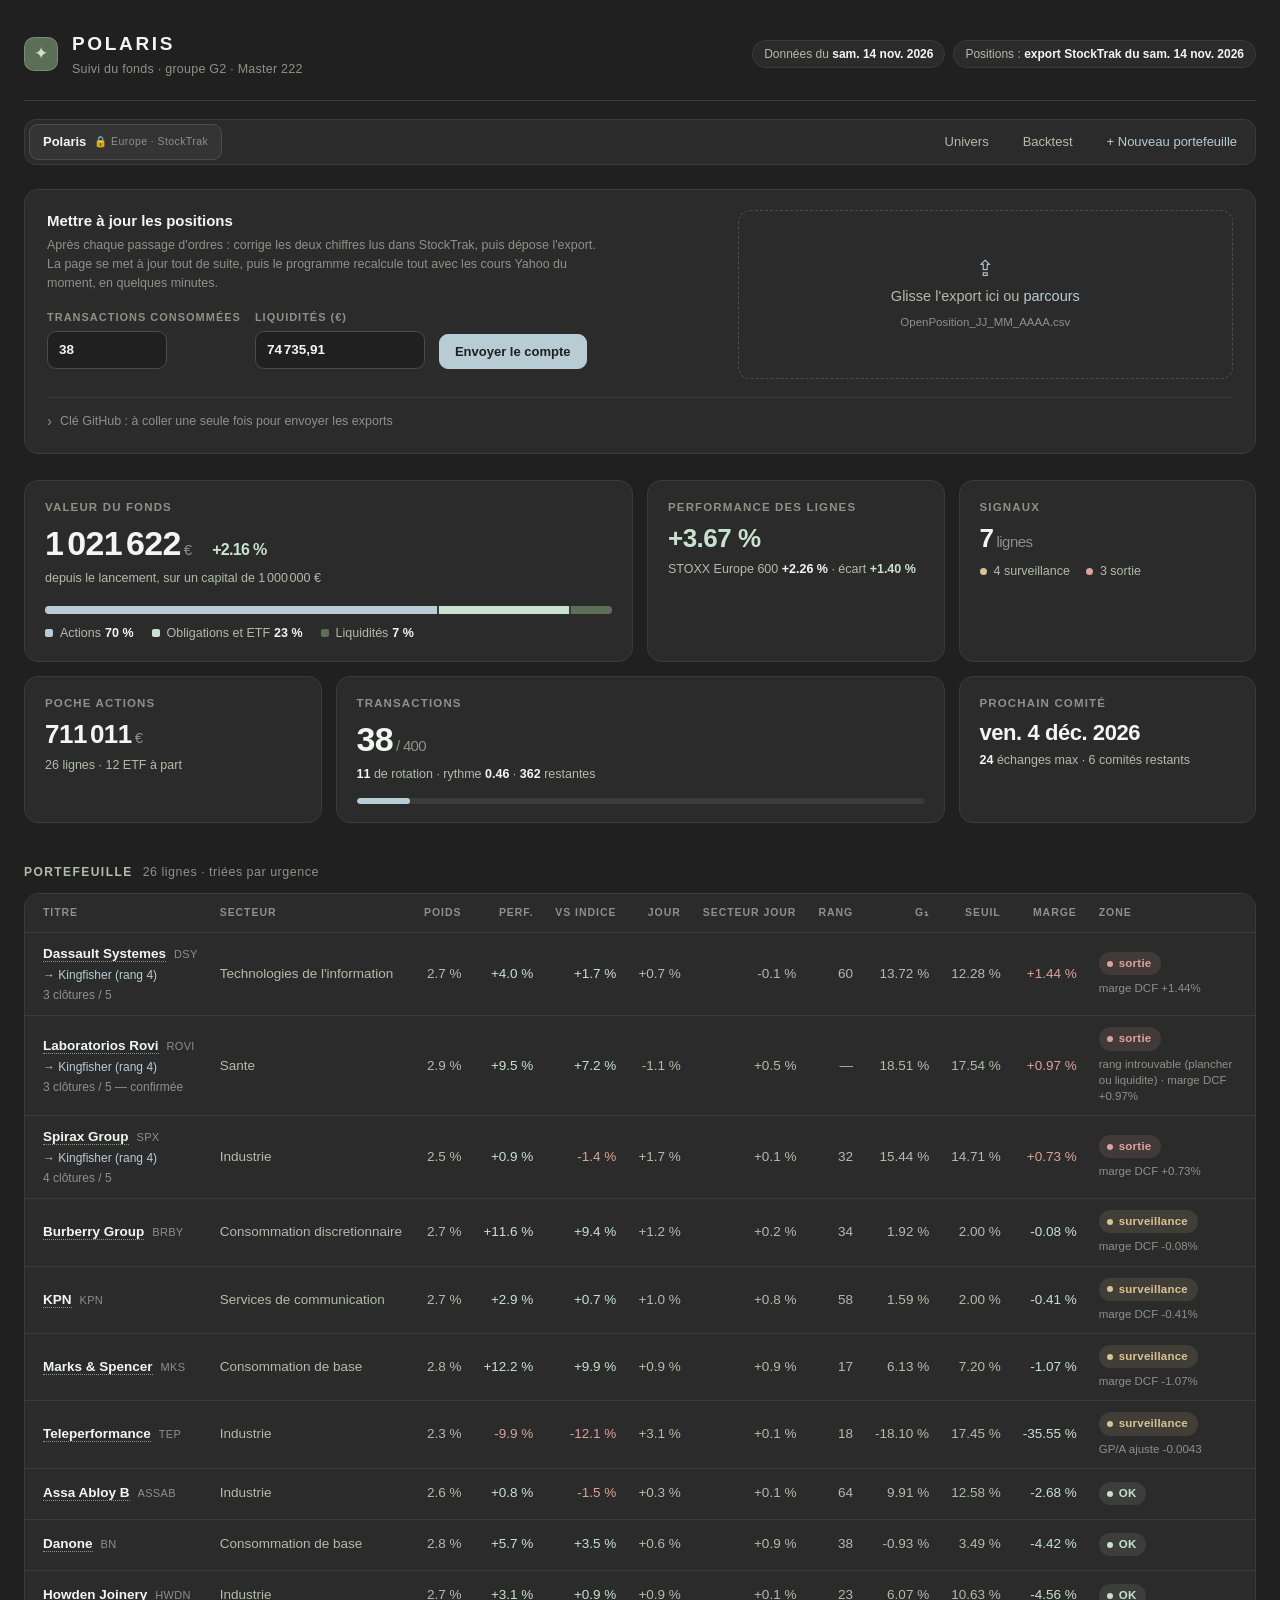
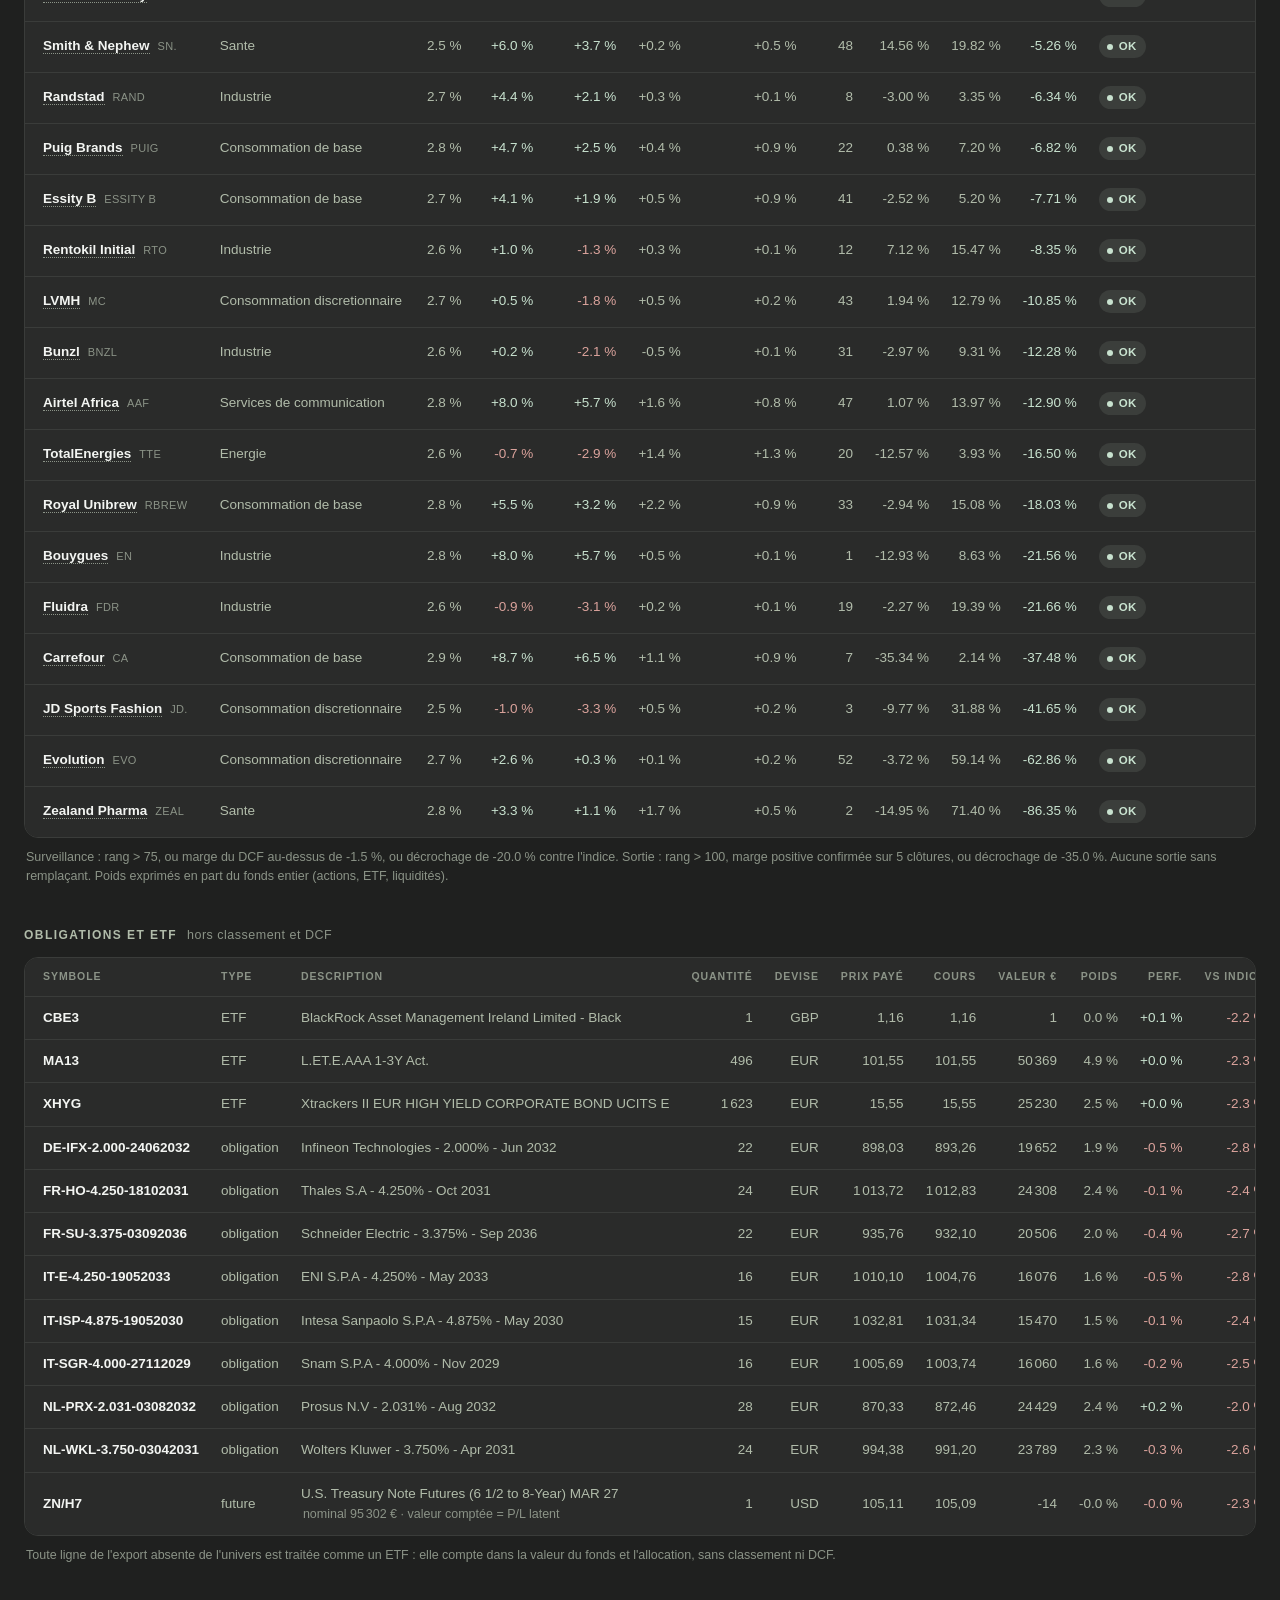
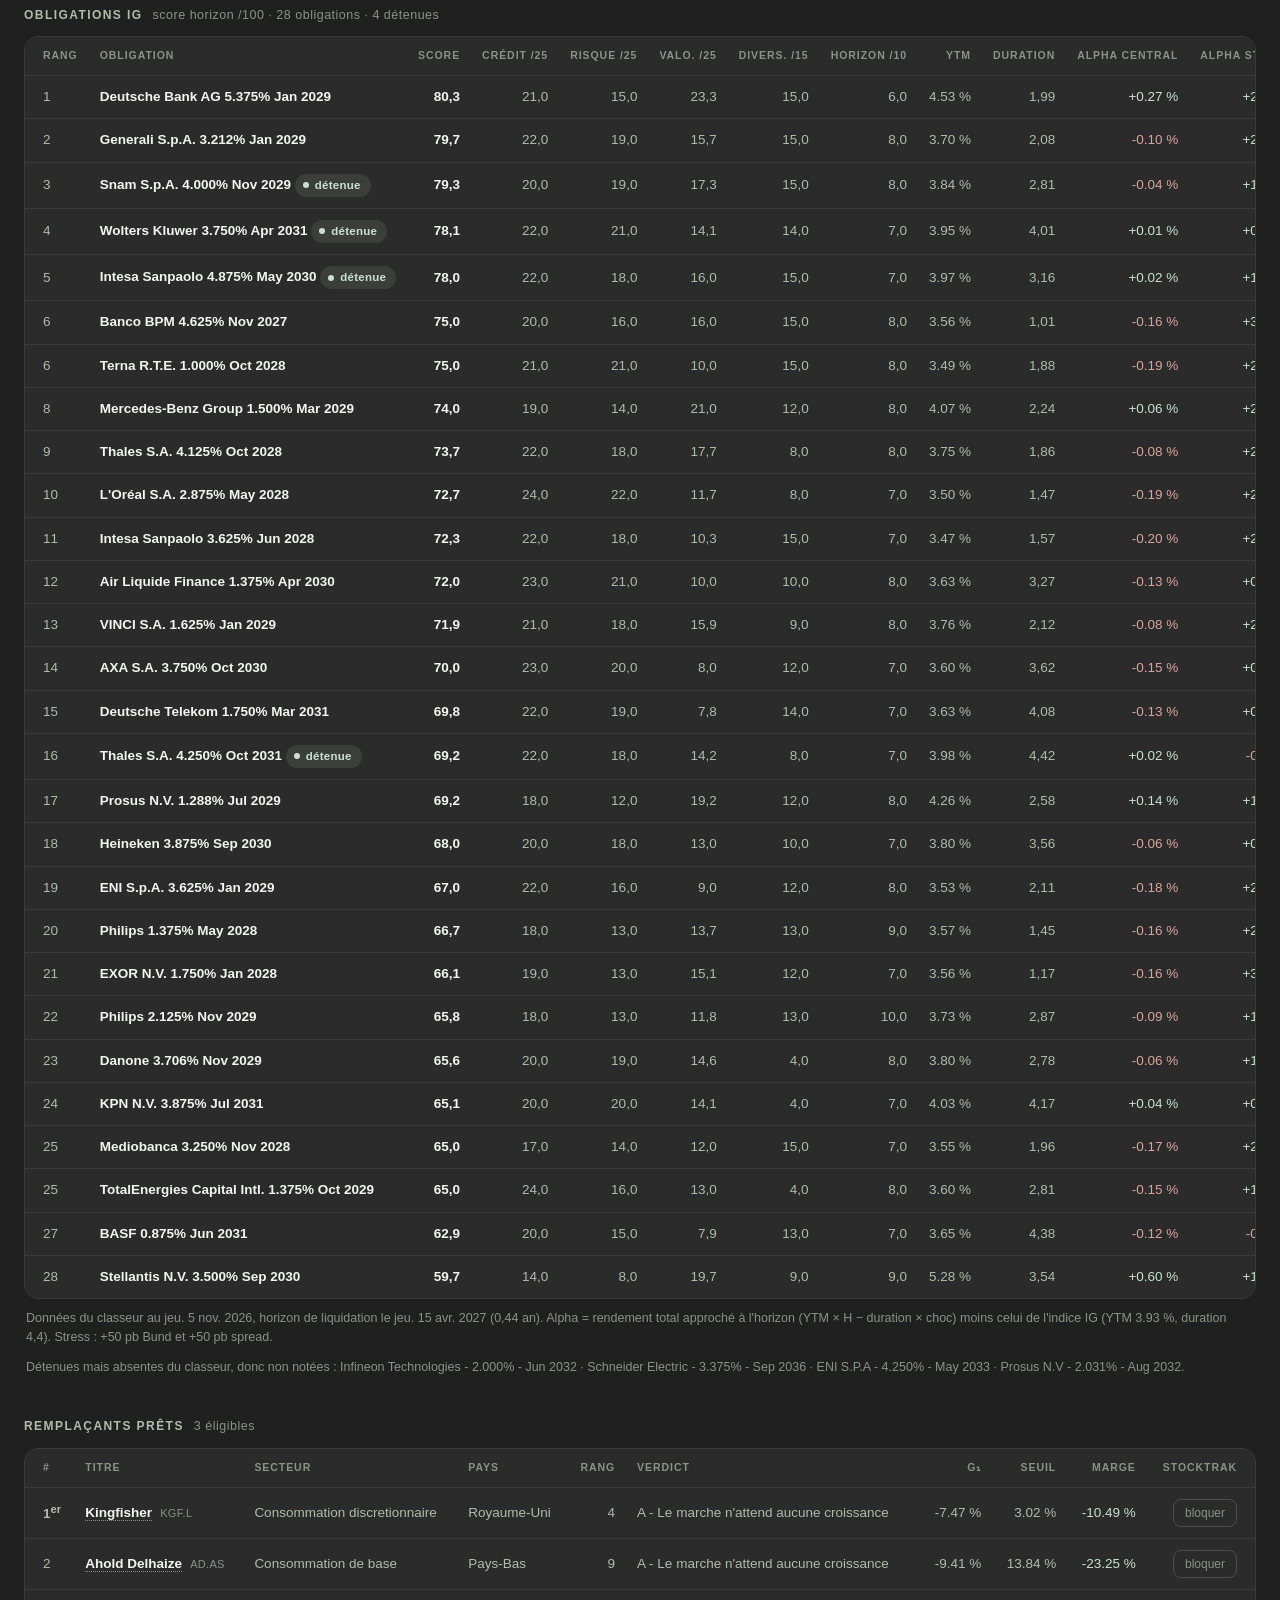
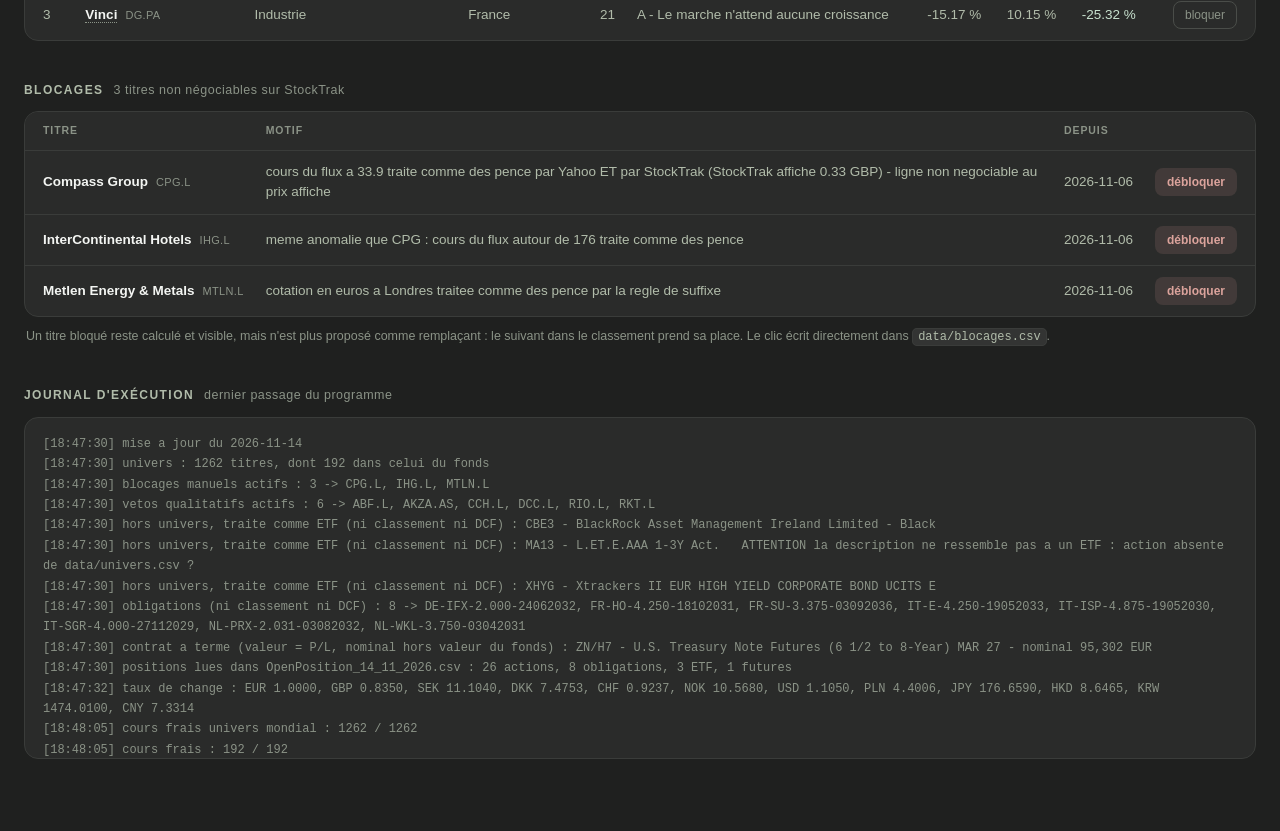
==== docs/index.html @ 29e4cb38 "Workflow : publier tout docs/ et se recaler sur la branche du passage Le passage du 14/11 sur monde " ====
﻿<!doctype html>
<html lang="fr">
<head>
<meta charset="utf-8">
<meta name="viewport" content="width=device-width, initial-scale=1">
<meta name="color-scheme" content="dark">
<title>Polaris — Suivi du fonds</title>
<style>
/* Palette Polaris : anthracite #414141, vert fonce #5D6E58, sauge #B1BCAA,
   menthe #C8E2CF, bleu-gris #B8CCD6. Le bleu-gris est l'accent ; la menthe
   dit ce qui va bien. Hors palette, un rose et un sable tres adoucis ne servent
   qu'aux baisses et aux alertes. */
:root{
  --bg:#1f201f; --surf:#2a2b2a; --surf2:#333433; --line:#3a3c3a; --line2:#4a4d49;
  --ink:#f3f5f2; --ink2:#b1bcaa; --ink3:#8b9387;
  --accent:#b8ccd6; --accentbg:rgba(184,204,214,.12);
  --menthe:#c8e2cf; --sauge:#b1bcaa; --vert:#5d6e58;
  --ok:#c8e2cf; --warn:#d8c393; --bad:#dba39c;
  --okbg:rgba(200,226,207,.10); --warnbg:rgba(216,195,147,.12); --badbg:rgba(219,163,156,.13);
  --r:14px;
}
*{box-sizing:border-box}
html{background:var(--bg)}
body{margin:0;color:var(--ink);background:
  radial-gradient(1200px 500px at 15% -10%,rgba(93,110,88,.22),transparent 60%),var(--bg);
  font:14.5px/1.5 Inter,-apple-system,BlinkMacSystemFont,"Segoe UI",Roboto,Helvetica,Arial,sans-serif;
  -webkit-font-smoothing:antialiased;min-height:100vh}
::selection{background:rgba(184,204,214,.3)}
.wrap{max-width:1360px;margin:0 auto;padding:30px 24px 72px}
code{font:12px ui-monospace,SFMono-Regular,Menlo,monospace;background:var(--surf2);
  border:1px solid var(--line);border-radius:5px;padding:1px 5px;color:var(--ink2)}

/* ---------------------------------------------------------------- en-tete */
header{display:flex;flex-wrap:wrap;gap:14px;align-items:center;justify-content:space-between;
  padding-bottom:22px;margin-bottom:26px;border-bottom:1px solid var(--line)}
.marque{display:flex;align-items:center;gap:14px}
.logo{width:34px;height:34px;border-radius:10px;display:grid;place-items:center;
  background:var(--vert);border:1px solid rgba(200,226,207,.25);color:var(--menthe);font-size:17px}
h1{font-size:19px;margin:0;font-weight:650;letter-spacing:.14em}
.sous{color:var(--ink3);font-size:12.5px;letter-spacing:.02em;margin-top:1px}
.maj{display:flex;flex-wrap:wrap;gap:8px}
.pill{font-size:12px;color:var(--ink2);background:var(--surf);border:1px solid var(--line);
  border-radius:999px;padding:4px 11px;white-space:nowrap}
.pill b{color:var(--ink);font-weight:600}

/* ------------------------------------------------------------- sections */
h2{display:flex;align-items:baseline;gap:10px;font-size:12px;font-weight:600;text-transform:uppercase;
  letter-spacing:.12em;color:var(--ink2);margin:40px 0 12px}
h2 .n{color:var(--ink3);font-weight:500;letter-spacing:.04em;text-transform:none;font-size:12.5px}
.note{color:var(--ink3);font-size:12.5px;margin:10px 2px 0;line-height:1.55}

/* ---------------------------------------------------------------- tuiles */
.tiles{display:grid;grid-template-columns:repeat(4,minmax(0,1fr));gap:14px}
.tile{background:var(--surf);border:1px solid var(--line);border-radius:var(--r);padding:18px 20px;
  display:flex;flex-direction:column;min-width:0}
.tile.large{grid-column:span 2}
.tile .k{font-size:11.5px;color:var(--ink3);text-transform:uppercase;letter-spacing:.1em;font-weight:600}
.tile .v{font-size:26px;font-weight:600;margin-top:8px;letter-spacing:-.02em;color:var(--ink);
  font-variant-numeric:tabular-nums;line-height:1.15}
.tile.large .v{font-size:34px}
.tile .v small{font-size:15px;color:var(--ink3);font-weight:500;margin-left:3px}
.tile .s{font-size:12.5px;color:var(--ink2);margin-top:6px}
.tile .s b{color:var(--ink);font-weight:600}
.alloc{display:flex;height:8px;border-radius:999px;overflow:hidden;background:var(--line);margin-top:18px;gap:2px}
.alloc i{display:block;height:100%}
.alloc .a1{background:var(--accent)} .alloc .a2{background:var(--menthe)} .alloc .a3{background:var(--vert)}
.legende{display:flex;flex-wrap:wrap;gap:6px 18px;margin-top:10px;font-size:12.5px;color:var(--ink2)}
.legende span::before{content:"";display:inline-block;width:8px;height:8px;border-radius:2px;margin-right:7px;
  vertical-align:0;background:var(--c)}
.legende b{color:var(--ink);font-weight:600;margin-left:4px;font-variant-numeric:tabular-nums}
.duo{display:flex;gap:22px;margin-top:8px}
.duo .v{margin-top:0}
.bar{height:6px;border-radius:999px;background:var(--line);overflow:hidden;margin-top:auto}
.tile .bar{margin-top:14px}
.bar>i{display:block;height:100%;background:var(--accent);border-radius:999px}
.bar.orange>i{background:var(--warn)} .bar.rouge>i{background:var(--bad)}
.points{display:flex;gap:16px;margin-top:8px;font-size:12.5px;color:var(--ink2)}
.points span{display:flex;align-items:center;gap:7px}
.points i{width:7px;height:7px;border-radius:50%;display:inline-block}

/* ---------------------------------------------------------------- tables */
.card{background:var(--surf);border:1px solid var(--line);border-radius:var(--r);overflow:auto}
table{width:100%;border-collapse:collapse;font-size:13.5px}
th,td{padding:11px 14px;text-align:right;white-space:nowrap;
  border-bottom:1px solid var(--line);font-variant-numeric:tabular-nums}
th{font-size:10.5px;text-transform:uppercase;letter-spacing:.09em;color:var(--ink3);
  font-weight:600;position:sticky;top:0;background:var(--surf);z-index:1}
td{color:var(--ink2)}
th:first-child,td:first-child,th.l,td.l{text-align:left}
tbody tr:last-child td{border-bottom:none}
tbody tr{transition:background .12s}
tbody tr:hover{background:var(--surf2)}
tr.bloque td{opacity:.4}
tr.bloque .soc{text-decoration:line-through}
.pos{color:var(--ok)!important} .neg{color:var(--bad)!important}
.soc{font-weight:600;color:var(--ink)}
.tick{color:var(--ink3);font-size:11px;margin-left:8px;letter-spacing:.03em}
.rempl{font-size:12px;color:var(--ink3);margin-top:2px}
.rempl.vers{color:var(--accent)}
td.zc{white-space:normal;min-width:160px;max-width:220px;text-align:left}
th.zc{text-align:left}
.card th,.card td{padding:11px 11px}
.card th:first-child,.card td:first-child{padding-left:18px}
.card th:last-child,.card td:last-child{padding-right:18px}
td.zc .rempl{margin-top:5px;line-height:1.4;font-size:11.5px}
.badge{display:inline-flex;align-items:center;gap:6px;padding:3px 10px 3px 8px;border-radius:999px;
  font-size:11.5px;font-weight:600;letter-spacing:.02em}
.badge::before{content:"";width:6px;height:6px;border-radius:50%;background:currentColor}
.b-ok{background:var(--okbg);color:var(--ok)}
.b-surv{background:var(--warnbg);color:var(--warn)}
.b-sortie{background:var(--badbg);color:var(--bad)}
.b-na{background:var(--surf2);color:var(--ink3)}
.jrn{font:12px/1.7 ui-monospace,SFMono-Regular,Menlo,monospace;color:var(--ink3);
  white-space:pre-wrap;padding:16px 18px;max-height:340px;overflow:auto}
.err{padding:20px;color:var(--bad)}

/* --------------------------------------------------------------- boutons */
button{font:inherit;cursor:pointer}
button.bl{font-size:12px;padding:4px 11px;border-radius:8px;
  border:1px solid var(--line2);background:transparent;color:var(--ink3)}
button.bl:hover{border-color:var(--bad);color:var(--bad)}
button.bl.on{background:var(--badbg);border-color:transparent;color:var(--bad);font-weight:600}
.btn{font-size:13px;padding:7px 15px;border-radius:9px;border:1px solid var(--line2);
  background:var(--surf2);color:var(--ink)}
.btn:hover{border-color:var(--ink3)}
.btn.prim,.cp{background:var(--accent);border-color:var(--accent);color:#1f201f;font-weight:600}
.btn.prim:hover,.cp:hover{filter:brightness(1.08)}
.cp{font-size:13px;padding:7px 15px;border-radius:9px;margin-top:12px;border:1px solid var(--accent)}
input[type=text],input[type=password]{font:inherit;font-size:13.5px;padding:8px 11px;
  border:1px solid var(--line2);border-radius:9px;background:var(--bg);color:var(--ink);outline:none;
  font-variant-numeric:tabular-nums}
input:focus,textarea:focus{border-color:var(--accent);box-shadow:0 0 0 3px var(--accentbg)}
textarea{width:100%;min-height:86px;font:12px/1.6 ui-monospace,SFMono-Regular,Menlo,monospace;
  background:var(--bg);color:var(--ink2);border:1px solid var(--line2);border-radius:9px;padding:11px;
  resize:vertical;outline:none}
.panneau{background:var(--surf);border:1px solid var(--line);border-radius:var(--r);padding:18px 20px}

/* ------------------------------------------------------- zone de depot */
.depot{display:grid;grid-template-columns:minmax(0,1.35fr) minmax(260px,1fr);gap:22px;
  background:var(--surf);border:1px solid var(--line);border-radius:var(--r);padding:20px 22px;margin-bottom:26px}
.depot .t{font-weight:600;font-size:15px;color:var(--ink)}
.depot .d{color:var(--ink3);font-size:12.5px;margin-top:4px;max-width:560px}
.depot .champs{display:flex;flex-wrap:wrap;gap:14px;margin-top:16px}
.depot label{display:flex;flex-direction:column;gap:6px;font-size:11px;color:var(--ink3);
  text-transform:uppercase;letter-spacing:.09em;font-weight:600}
.cible{border:1.5px dashed var(--line2);border-radius:12px;display:flex;flex-direction:column;
  align-items:center;justify-content:center;text-align:center;gap:6px;padding:18px;cursor:pointer;
  color:var(--ink2);transition:border-color .15s,background .15s;min-height:132px}
.cible:hover{border-color:var(--ink3)}
.depot.survol .cible{border-color:var(--accent);background:var(--accentbg);color:var(--ink)}
.cible .ico{font-size:22px;color:var(--accent);line-height:1}
.cible .lien{color:var(--accent)}
.cible small{color:var(--ink3);font-size:11.5px}
.depot .etat{grid-column:1/-1;font-size:13px;color:var(--ink2);margin-top:-6px}
.depot .etat:empty{display:none}
.depot .etat.ok{color:var(--ok)} .depot .etat.ko{color:var(--bad)}
.depot details{grid-column:1/-1;font-size:12.5px;color:var(--ink3);border-top:1px solid var(--line);
  padding-top:12px;margin-top:-4px}
.depot summary{cursor:pointer;list-style:none;display:flex;align-items:center;gap:8px}
.depot summary::-webkit-details-marker{display:none}
.depot summary::before{content:"›";font-size:15px;transition:transform .15s;color:var(--ink3)}
.depot details[open] summary::before{transform:rotate(90deg)}
.depot .ligne{display:flex;flex-wrap:wrap;gap:10px;align-items:center;margin-top:12px}
.depot .ligne input{width:280px;max-width:100%}
.depot .aide{font-size:12.5px;color:var(--ink2);margin-top:10px;line-height:1.6}
.depot .aide b{color:var(--ink)}
.depot .aide .lien{color:var(--accent);margin-left:4px}
.toast{position:fixed;right:20px;bottom:20px;max-width:380px;background:var(--surf2);color:var(--ink);
  border:1px solid var(--line2);border-radius:12px;padding:12px 16px;font-size:13px;z-index:10;
  box-shadow:0 8px 30px rgba(0,0,0,.35);transition:opacity .3s;opacity:0;pointer-events:none}
.toast.ok{border-color:rgba(200,226,207,.4)} .toast.ko{border-color:rgba(219,163,156,.5);color:var(--bad)}
.apercu{border:1px solid rgba(216,195,147,.3);background:var(--warnbg);color:#e6d9b8;border-radius:12px;
  padding:12px 16px;font-size:13px;margin-bottom:16px;line-height:1.55}
.apercu strong{color:var(--warn)}

@media(max-width:1000px){.tiles{grid-template-columns:repeat(2,minmax(0,1fr))}.depot{grid-template-columns:1fr}}
@media(max-width:560px){.wrap{padding:20px 14px 56px}.tiles{grid-template-columns:1fr}.tile.large{grid-column:auto}
  .tile.large .v{font-size:28px}}
</style>
<link rel="stylesheet" href="extension.css?v=3">
</head>
<body>
<div class="wrap">
  <header>
    <div class="marque">
      <div class="logo">✦</div>
      <div><h1>POLARIS</h1><div class="sous">Suivi du fonds · groupe G2 · Master 222</div></div>
    </div>
    <div class="maj" id="maj"></div>
  </header>
  <div class="depot" id="depot">
    <div>
      <div class="t">Mettre à jour les positions</div>
      <div class="d">Après chaque passage d'ordres : corrige les deux chiffres lus dans StockTrak, puis dépose
        l'export. La page se met à jour tout de suite, puis le programme recalcule tout avec les cours
        Yahoo du moment, en quelques minutes.</div>
      <div class="champs">
        <label>Transactions consommées <input type="text" id="cTrans" inputmode="numeric" style="width:120px"></label>
        <label>Liquidités (€) <input type="text" id="cLiq" inputmode="decimal" style="width:170px" placeholder="152 340,50"></label>
        <button class="btn prim" id="envoyer" style="align-self:flex-end">Envoyer le compte</button>
      </div>
      <div class="aide" id="aideCompte"></div>
    </div>
    <div class="cible" id="choisir" role="button" tabindex="0">
      <div class="ico">⇪</div>
      <div>Glisse l'export ici ou <span class="lien">parcours</span></div>
      <small>OpenPosition_JJ_MM_AAAA.csv</small>
    </div>
    <input type="file" id="fichier" accept=".csv,text/csv" hidden>
    <div class="etat" id="etatDepot"></div>
    <details id="cle">
      <summary id="cleResume">Clé GitHub</summary>
      <div class="ligne">
        <input type="password" id="cleInput" placeholder="github_pat_…" autocomplete="off">
        <button class="btn prim" id="cleOk">Enregistrer</button>
        <button class="btn" id="cleOubli">Oublier la clé</button>
      </div>
      <div class="ligne">Dépôt <input type="text" id="depotInput" placeholder="compte/depot"></div>
      <p style="margin:10px 0 0;line-height:1.6">Créer la clé : github.com → Settings → Developer settings →
        Personal access tokens → <strong>Fine-grained tokens</strong> → Generate new token,
        accès au <strong>seul dépôt de la plateforme</strong>, permission
        <strong>Contents : Read and write</strong> et rien d'autre, expiration au 31 mars 2027.
        Elle reste dans ce navigateur et n'est jamais écrite dans la page.</p>
    </details>
  </div>
  <div id="app"><p class="note">Chargement…</p></div>
</div>

<script>
const E=(s,n=1)=>(s==null||isNaN(s))?"—":(s*100).toFixed(n)+" %";
const S=(s,n=1)=>(s==null||isNaN(s))?"—":(s>=0?"+":"")+(s*100).toFixed(n)+" %";
const N=(v,n=0)=>(v==null||isNaN(v))?"—":v.toLocaleString("fr-FR",{minimumFractionDigits:n,maximumFractionDigits:n});
const cls=v=>v==null||isNaN(v)?"":(v>=0?"pos":"neg");
const ZB={ok:["b-ok","OK"],surveillance:["b-surv","surveillance"],sortie:["b-sortie","sortie"]};
const badge=z=>{const[c,t]=ZB[z]||["b-na","en attente"];return `<span class="badge ${c}">${t}</span>`};
const jour=iso=>{if(!iso)return"";const d=new Date(iso+"T12:00:00");
  return isNaN(d)?iso:d.toLocaleDateString("fr-FR",{weekday:"short",day:"numeric",month:"short",year:"numeric"})};
const VIDE='<tr><td colspan="10" class="l">Aucun candidat &eacute;ligible '
  +'aujourd&rsquo;hui. On attend qu&rsquo;un titre s&rsquo;am&eacute;liore ou entre '
  +'dans la zone de s&eacute;lection.</td></tr>';
const esc=s=>String(s??"").replace(/[&<>"]/g,c=>({"&":"&amp;","<":"&lt;",">":"&gt;",'"':"&quot;"}[c]));

/* Blocages manuels.
   StockTrak n'a pas d'API : c'est au gerant de constater qu'un titre n'est pas
   achetable (volume insuffisant, symbole absent, cours aberrant). Un clic sur
   "bloquer" ecrit directement dans data/blocages.csv (cle GitHub), ce qui
   relance le programme : le remplacant suivant prend la place. En attendant
   son passage, la page garde le changement en memoire pour l'afficher. */
const KEY="polaris_blocages_v2";
const lire=()=>{try{return JSON.parse(localStorage.getItem(KEY)||"{}")}catch(e){return{}}};
const ecrire=o=>{try{localStorage.setItem(KEY,JSON.stringify(o))}catch(e){}};
let DATA=null;

const csvChamp=v=>/[",\n]/.test(v)?'"'+String(v).replace(/"/g,'""')+'"':String(v);
function toast(msg,c=""){
  let t=document.getElementById("toast");
  if(!t){t=document.createElement("div");t.id="toast";document.body.appendChild(t)}
  t.className="toast "+c; t.textContent=msg; t.style.opacity=1;
  clearTimeout(toast.h); toast.h=setTimeout(()=>t.style.opacity=0,c==="ko"?9000:5000);
}
/* Ecrit data/blocages.csv : ajoute ou retire la ligne du titre, un commit. */
async function ecrireBlocage(t,bloquer,motif){
  for(let essai=0;;essai++){
    try{
      const br=(await gh("")).default_branch;
      let texte="Ticker,date,motif\n",sha;
      try{ const f=await gh(`/contents/data/blocages.csv?ref=${br}`); texte=b64utf8(f.content); sha=f.sha; }
      catch(e){ if(e.status!==404) throw e; }
      const lignes=texte.replace(/\r/g,"").split("\n").filter(l=>l.trim()!=="");
      const tete=lignes.shift()||"Ticker,date,motif";
      const reste=lignes.filter(l=>l.split(",")[0].trim()!==t);
      if(bloquer) reste.push([t,new Date().toISOString().slice(0,10),motif].map(csvChamp).join(","));
      const corps={message:(bloquer?"blocage ":"deblocage ")+t+(bloquer?" : "+motif:""),
        content:utf8b64([tete,...reste].join("\n")+"\n"),branch:br};
      if(sha) corps.sha=sha;
      await gh("/contents/data/blocages.csv",{method:"PUT",body:JSON.stringify(corps)});
      return;
    }catch(e){ if(!(e.status===409||e.status===422)||essai>=2) throw e; }
  }
}
async function basculer(t,societe){
  if(!SERVEUR) return;
  if(!cle()||!depot()){
    document.getElementById("cle").open=true;
    toast("Pour bloquer un titre, colle d'abord ta clé GitHub (en haut de la page).","ko");
    window.scrollTo({top:0,behavior:"smooth"}); return;
  }
  const bloquer=!estBloqueGlobal(t);
  let motif="";
  if(bloquer){
    motif=prompt(`Pourquoi ${societe} n'est-il pas négociable sur StockTrak ?`,"non negociable sur StockTrak");
    if(motif===null) return;
    motif=motif.trim()||"non negociable sur StockTrak";
  }
  toast((bloquer?"Blocage":"Déblocage")+" de "+societe+"…");
  try{
    await ecrireBlocage(t,bloquer,motif);
    const b=lire(); b[t]={etat:bloquer?"bloque":"debloque",societe,motif,date:new Date().toISOString().slice(0,10)};
    ecrire(b); render(DATA); guetterBlocages();
    toast(`${societe} ${bloquer?"bloqué":"débloqué"}. Le programme recalcule les remplaçants (quelques minutes).`,"ok");
  }catch(e){ toast("Impossible d'enregistrer : "+e.message,"ko"); }
}
window.basculer=basculer;
// Etat d'un titre : le changement en attente l'emporte sur les donnees publiees.
function estBloqueGlobal(t,d=DATA){
  const o=lire()[t]; if(o) return o.etat==="bloque";
  return (d?.blocages||[]).some(x=>x.Ticker===t);
}
// La page guette le passage du programme, puis affiche ses remplacants.
let guetBl=null;
function guetterBlocages(){
  clearInterval(guetBl); const debut=Date.now();
  guetBl=setInterval(async()=>{
    if(!Object.keys(lire()).length||Date.now()-debut>20*60e3){clearInterval(guetBl);return}
    try{
      const d=await (await fetch("data.json?"+Date.now(),{cache:"no-store"})).json();
      purgerBlocages(d);
      if(!Object.keys(lire()).length){
        clearInterval(guetBl);
        if(!memoire()){ SERVEUR=d; DATA=d; render(d); }
        toast("Remplaçants recalculés par le programme.","ok");
      }
    }catch(e){}
  },30e3);
}
// Un changement que le programme a publie n'a plus besoin d'etre garde.
function purgerBlocages(d){
  const b=lire(), serveur=new Set((d.blocages||[]).map(x=>x.Ticker));
  for(const t of Object.keys(b)) if((b[t].etat==="bloque")===serveur.has(t)) delete b[t];
  ecrire(b);
}

/* ------------------------------------------------ export StockTrak ------
   Le fichier depose est lu ici, avec les memes regles que polaris/positions.py :
   nombres a la francaise, symboles normalises des deux cotes, toute ligne hors
   univers traitee comme un ETF (ni classement ni DCF). Les cours sont ceux de
   l'export ; rang, DCF et zones restent ceux du dernier passage du programme. */
let SERVEUR=null;          // data.json tel que publie, jamais modifie
let DEPOSE=null;           // dernier fichier depose : {nom, octets}

const nombreFr=v=>{
  if(v==null) return NaN;
  let s=String(v).trim().replace(/[    %€﻿]/g,"")
    .replace(/[−–]/g,"-");
  if(/^\(.*\)$/.test(s)) s="-"+s.slice(1,-1);
  if(!s||s==="-"||s==="--") return NaN;
  if(s.includes(",")) s=s.replace(/\./g,"").replace(",",".");
  const n=Number(s); return isFinite(n)?n:NaN;
};
const normSym=s=>String(s??"").trim().toUpperCase()
  .replace(/:[A-Z]{1,3}$/,"").replace(/[\s. ]/g,"");

function decoder(octets){
  try{return new TextDecoder("utf-8",{fatal:true}).decode(octets).replace(/^﻿/,"")}
  catch(e){return new TextDecoder("windows-1252").decode(octets)}
}
function lireCsv(texte){
  const l1=(texte.split(/\r?\n/)[0]||"");
  const sep=[";","\t",","].reduce((a,c)=>l1.split(c).length>l1.split(a).length?c:a,";");
  const lignes=[]; let ligne=[],champ="",q=false;
  for(let i=0;i<texte.length;i++){
    const c=texte[i];
    if(q){ if(c==='"'){ if(texte[i+1]==='"'){champ+='"';i++} else q=false } else champ+=c; }
    else if(c==='"') q=true;
    else if(c===sep){ligne.push(champ);champ=""}
    else if(c==="\n"||c==="\r"){ if(c==="\r"&&texte[i+1]==="\n") i++;
      ligne.push(champ);champ=""; if(ligne.some(x=>x.trim()!=="")) lignes.push(ligne); ligne=[]; }
    else champ+=c;
  }
  ligne.push(champ); if(ligne.some(x=>x.trim()!=="")) lignes.push(ligne);
  const tete=(lignes.shift()||[]).map(x=>x.trim());
  return lignes.map(l=>Object.fromEntries(tete.map((h,i)=>[h,(l[i]??"").trim()])));
}

const OBLIG=/^[A-Z]{2}-[A-Z0-9.]+-\d+(?:\.\d+)?-\d{8}$/;
const FUTURE=/^[A-Z0-9]{1,6}\/[FGHJKMNQUVXZ]\d{1,2}$/;
const capital=()=>SERVEUR?.fonds?.capital_eur||1e6;

/* Applique un export (texte, facultatif) et/ou les chiffres du compte aux
   donnees publiees. Sans export, seules liquidites et transactions changent. */
function apercu(nom,texte,compte){
  const D=JSON.parse(JSON.stringify(SERVEUR));
  const taux=D.taux||{EUR:1}, bench=D.benchmark.perf_depuis_lancement||0;
  let actions=D.portefeuille.lignes, etf=D.portefeuille.etf||[], alertes=[], sorties=[], estim=null;
  if(texte!=null){
    const rows=lireCsv(texte);
    const req=["Symbol","Quantity","Currency","LastPrice","PricePaid"];
    const manque=req.filter(c=>!rows.length||!(c in rows[0]));
    if(manque.length) throw new Error("colonnes absentes : "+manque.join(", "));
    const table={}; (D.univers||[]).forEach(u=>table[normSym(u["Symbole StockTrak"])]=u);
    const avant={}; D.portefeuille.lignes.forEach(l=>avant[l.ticker]=l);
    // Quantites detenues avant ce depot, par symbole StockTrak normalise.
    const qAvant={}; D.portefeuille.lignes.concat(D.portefeuille.etf||[])
      .forEach(l=>qAvant[normSym(l.stocktrak||l.ticker)]=l.quantite);
    actions=[]; etf=[];
    let cout=0, coutOk=true, changements=0; const vus=new Set();
    for(const r of rows){
      const q=nombreFr(r.Quantity); if(!isFinite(q)||q===0||!r.Symbol) continue;
      let dev=(r.Currency||"EUR").toUpperCase(),cours=nombreFr(r.LastPrice),paye=nombreFr(r.PricePaid);
      if(dev==="GBX"){dev="GBP";cours/=100;paye/=100}
      if(!(dev in taux)) alertes.push(`pas de taux de change pour ${dev} (${r.Symbol})`);
      // Cout en euros tel que StockTrak le compte : valeur de marche - P/L.
      // Un future n'a pas de cout (seul le depot de garantie sort) et vaut son
      // P/L, pas son nominal : meme regle que polaris/positions.py.
      const mv=nombreFr(r.MarketValue), pl=nombreFr(r.ProfitLoss);
      const fut=FUTURE.test(String(r.Symbol).trim().toUpperCase())||/FUTURE/i.test(r.Description||"");
      if(!fut){ if(isFinite(mv)&&isFinite(pl)) cout+=mv-pl; else coutOk=false; }
      const k=normSym(r.Symbol); vus.add(k);
      if(qAvant[k]==null||Math.abs(qAvant[k]-q)>1e-9) changements++;
      const valeur=fut?(isFinite(pl)?pl:0):q*cours/(taux[dev]??NaN), perf=cours/paye-1;
      const commun={stocktrak:r.Symbol,quantite:q,devise:dev,prix_paye:paye,cours,cours_source:"stocktrak",
        valeur_eur:valeur,perf,perf_relative:perf-bench};
      const u=table[k];
      if(u){
        const base=avant[u.Ticker]||{ticker:u.Ticker,societe:u.Societe,secteur:u.Secteur,
          pays:u.Pays,rang:u.rang,g1:u.g1,seuil:u.seuil,marge:u.marge,verdict:u.verdict,
          zone:null,motifs:["nouvelle ligne : zones calculées au prochain passage du programme"]};
        actions.push({...base,...commun,type:"action"});
      } else etf.push({ticker:r.Symbol,description:r.Description||"",
        type:fut?"future":OBLIG.test(String(r.Symbol).trim().toUpperCase())?"obligation":"etf",
        notionnel_eur:fut?mv:null,...commun});
    }
    if(!actions.length&&!etf.length) throw new Error("aucune position lisible");
    changements+=Object.keys(qAvant).filter(k=>!vus.has(k)).length;
    sorties=Object.keys(avant).filter(t=>!actions.some(l=>l.ticker===t));
    estim={liquidites:coutOk?capital()-cout:NaN, transactions_min:(SERVEUR.budget?.faites||0)+changements,
      changements};
    D.source_positions={type:"apercu",fichier:nom};
  }
  const somme=a=>a.reduce((s,l)=>s+(isFinite(l.valeur_eur)?l.valeur_eur:0),0);
  const liq=compte&&isFinite(compte.liquidites)?compte.liquidites:D.fonds?.liquidites_eur;
  const tA=somme(actions),tE=somme(etf);
  const tF=tA+tE+(liq!=null&&isFinite(liq)?liq:0);
  actions.forEach(l=>{l.poids=l.valeur_eur/tF;l.poids_poche=l.valeur_eur/tA});
  etf.forEach(l=>l.poids=l.valeur_eur/tF);
  const perfs=actions.map(l=>l.perf).filter(isFinite);
  D.portefeuille={...D.portefeuille,lignes:actions,etf,valeur_eur:tA,nb_lignes:actions.length,
    perf_moyenne:perfs.reduce((a,b)=>a+b,0)/(perfs.length||1)};
  D.fonds={...(D.fonds||{}),valeur_eur:tF,actions_eur:tA,etf_eur:tE,liquidites_eur:liq??null,
    perf:tF/capital()-1};
  if(compte&&isFinite(compte.transactions)&&D.budget){
    const b=D.budget, f=compte.transactions, rot=Math.max(f-b.initiales,0);
    Object.assign(b,{faites:f,rotation:rot,restantes:400-f,echanges_possibles:Math.floor((400-f)/2),
      rythme:b.attendu_a_ce_jour>0?Math.round(rot/b.attendu_a_ce_jour*100)/100:0});
    b.etat=b.rythme<1?"vert":b.rythme<=1.2?"orange":"rouge";
  }
  D.apercu={fichier:texte!=null?nom:null,alertes,sorties,estim};
  return D;
}

/* ------------------------------------------------- envoi sur GitHub ------
   La cle est collee une fois et gardee dans le localStorage de ce navigateur.
   Elle n'apparait jamais dans le code de la page, qui est publique. */
const KTOK="polaris_cle_github", KDEP="polaris_depot";
const cle=()=>{try{return localStorage.getItem(KTOK)||""}catch(e){return""}};
function depot(){
  try{const d=localStorage.getItem(KDEP); if(d) return d}catch(e){}
  const h=location.hostname;
  if(h.endsWith(".github.io")){
    const proprio=h.split(".")[0], rep=location.pathname.split("/").filter(Boolean)[0];
    return proprio+"/"+(rep||h);
  }
  return "";
}
function nomCanonique(nom){
  const m=/OpenPosition_(\d{1,2})_(\d{1,2})_(\d{4})/i.exec(nom||"");
  const p=n=>String(n).padStart(2,"0");
  if(m) return `OpenPosition_${p(m[1])}_${p(m[2])}_${m[3]}.csv`;
  const j=new Date(); return `OpenPosition_${p(j.getDate())}_${p(j.getMonth()+1)}_${j.getFullYear()}.csv`;
}
function base64(octets){
  let s=""; for(let i=0;i<octets.length;i+=0x8000)
    s+=String.fromCharCode.apply(null,octets.subarray(i,i+0x8000));
  return btoa(s);
}
const utf8b64=s=>base64(new TextEncoder().encode(s));
const b64utf8=s=>new TextDecoder().decode(Uint8Array.from(atob(s.replace(/\s/g,"")),c=>c.charCodeAt(0)));
async function gh(chemin,opts={}){
  const r=await fetch(`https://api.github.com/repos/${depot()}${chemin}`,{...opts,cache:"no-store",
    headers:{Authorization:"Bearer "+cle(),Accept:"application/vnd.github+json",
      "X-GitHub-Api-Version":"2022-11-28"}});
  if(!r.ok){const e=new Error(raison(r.status));e.status=r.status;throw e}
  return r.json();
}
/* Un seul commit : la ligne de compte, et l'export s'il y en a un. Un seul
   passage du programme, et jamais un export sans les chiffres qui vont avec. */
async function commiter(c){
  const br=(await gh("")).default_branch;
  const parent=(await gh(`/git/ref/heads/${br}`)).object.sha;
  const arbre=(await gh(`/git/commits/${parent}`)).tree.sha;
  let compte;
  try{ compte=b64utf8((await gh(`/contents/data/compte.csv?ref=${parent}`)).content); }
  catch(e){ if(e.status!==404) throw e; compte="date,transactions_consommees,liquidites_eur,commentaire\n"; }
  if(!compte.endsWith("\n")) compte+="\n";
  const j=new Date().toISOString().slice(0,10);
  compte+=`${j},${c.transactions},${isFinite(c.liquidites)?c.liquidites:""},`
    +(DEPOSE?`depot ${DEPOSE.nom}`:"mise a jour du compte")+"\n";
  const blob=async b64=>(await gh("/git/blobs",{method:"POST",
    body:JSON.stringify({content:b64,encoding:"base64"})})).sha;
  const fichiers=[{path:"data/compte.csv",mode:"100644",type:"blob",sha:await blob(utf8b64(compte))}];
  if(DEPOSE) fichiers.push({path:"data/"+DEPOSE.nom,mode:"100644",type:"blob",
    sha:await blob(base64(DEPOSE.octets))});
  const tree=(await gh("/git/trees",{method:"POST",body:JSON.stringify({base_tree:arbre,tree:fichiers})})).sha;
  const commit=(await gh("/git/commits",{method:"POST",body:JSON.stringify({
    message:(DEPOSE?`positions StockTrak ${DEPOSE.nom}`:"compte")
      +` · ${c.transactions} transactions · liquidites ${isFinite(c.liquidites)?c.liquidites:"?"}`,
    tree,parents:[parent]})})).sha;
  await gh(`/git/refs/heads/${br}`,{method:"PATCH",body:JSON.stringify({sha:commit})});
}
async function envoyer(){
  if(!SERVEUR) return;
  let c;
  try{ c=lireCompte(); }catch(e){ etat(e.message+".","ko"); return; }
  if(!cle()||!depot()){ etat(`Pour envoyer, colle d'abord ta clé GitHub ci-dessous`
    +(depot()?"":" et indique le dépôt")+".","ko"); document.getElementById("cle").open=true; return; }
  const quoi=DEPOSE?DEPOSE.nom+" et les chiffres du compte":"les chiffres du compte";
  etat("Envoi de "+quoi+" sur GitHub…");
  try{
    // 422 : le programme a publie entre-temps, on repart de son commit.
    for(let essai=0;;essai++){
      try{ await commiter(c); break; }
      catch(e){ if(e.status!==422||essai>=2) throw e; }
    }
    memoriser({nom:DEPOSE?DEPOSE.nom:SERVEUR.source_positions?.fichier,texte:DEPOSE?DEPOSE.texte:null,
      compte:c,envoye_le:new Date().toISOString()});
    DEPOSE=null; majBouton();
    etat(`Envoyé : ${quoi}. Le programme recalcule tout avec les cours Yahoo du moment ;`
      +" la page passera seule sur les données officielles d'ici quelques minutes.","ok");
    surveiller();
  }catch(e){ etat("Envoi impossible : "+e.message,"ko"); }
}

/* L'apercu survit au rechargement tant que le programme n'a pas publie des
   donnees qui portent ce depot ; la page les guette et bascule seule. */
const KAP="polaris_apercu_v2";
const memoriser=o=>{try{o?localStorage.setItem(KAP,JSON.stringify(o)):localStorage.removeItem(KAP)}catch(e){}};
const memoire=()=>{try{return JSON.parse(localStorage.getItem(KAP)||"null")}catch(e){return null}};
// Officiel = data.json porte ce fichier, ces transactions et ces liquidites :
// le programme a bien lu ce depot. Ne depend pas de l'horloge du poste.
const memeLiq=(a,b)=>(a==null||!isFinite(a))?(b==null||!isFinite(b)):(b!=null&&Math.abs(a-b)<0.01);
const officiel=(d,m)=>d.source_positions?.fichier===m.nom
  &&d.budget?.faites===m.compte.transactions&&memeLiq(d.fonds?.liquidites_eur,m.compte.liquidites);
let guet=null;
function surveiller(){
  clearInterval(guet);
  const debut=Date.now();
  guet=setInterval(async()=>{
    const m=memoire(); if(!m){clearInterval(guet);return}
    try{
      const d=await (await fetch("data.json?"+Date.now(),{cache:"no-store"})).json();
      if(officiel(d,m)){
        clearInterval(guet); memoriser(null); SERVEUR=d; DATA=d; DEPOSE=null; render(d); prerempli(d); majBouton();
        etat("Données officielles à jour.","ok");
        return;
      }
    }catch(e){}
    if(Date.now()-debut>20*60e3){
      clearInterval(guet);
      etat("Toujours pas de données officielles après 20 minutes : regarde l'onglet Actions du dépôt"
        +" (le passage a peut-être échoué). L'aperçu reste affiché.","ko");
    }
  },30e3);
}
const raison=s=>s===401?"clé refusée ou expirée (401)"
  :s===403?"la clé n'a pas la permission Contents : Read and write sur ce dépôt (403)"
  :s===404?"dépôt introuvable, ou clé sans accès à ce dépôt (404)"
  :s===409||s===422?`conflit d'écriture (${s}), réessaie`:"erreur GitHub "+s;
function etat(msg,c=""){
  const el=document.getElementById("etatDepot");
  el.className="etat "+c; el.textContent=msg;
}
function lireCompte(){
  const t=nombreFr(document.getElementById("cTrans").value);
  const l=nombreFr(document.getElementById("cLiq").value);
  const avant=SERVEUR?.budget?.faites;
  if(!Number.isInteger(t)||t<0) throw new Error("Indique le nombre de transactions consommées (lu dans StockTrak)");
  if(avant!=null&&t<avant) throw new Error(`${t} transactions, c'est moins que les ${avant} déjà enregistrées`);
  return {transactions:t,liquidites:l};
}
function prerempli(d){
  const m=memoire(), c=m?.compte;
  document.getElementById("cTrans").value=c?.transactions??d?.budget?.faites??"";
  const l=c?c.liquidites:d?.fonds?.liquidites_eur;
  document.getElementById("cLiq").value=l!=null&&isFinite(l)?N(l,2):"";
}
/* Controle des deux chiffres contre l'export : on ne bloque pas, on montre. */
function aide(D){
  const el=document.getElementById("aideCompte"), e=D?.apercu?.estim;
  if(!e){el.innerHTML="";return}
  const t=nombreFr(document.getElementById("cTrans").value), l=nombreFr(document.getElementById("cLiq").value);
  const bouts=[];
  if(e.changements) bouts.push(`${e.changements} ligne${e.changements>1?"s":""} ont changé depuis le dernier export :
    au moins <b>${e.transactions_min}</b> transactions`+(t<e.transactions_min?' <span class="neg">— à corriger</span>':""));
  if(isFinite(e.liquidites)){
    const ecart=isFinite(l)?Math.abs(l-e.liquidites)/Math.max(e.liquidites,1):1;
    bouts.push(`liquidités d'après l'export (capital − coût des positions, si aucune vente) : <b>${N(e.liquidites,2)} €</b>`
      +(ecart>0.01?` <span class="neg">— ta saisie s'en écarte</span> <a href="#" id="prendreLiq" class="lien">utiliser</a>`:""));
  }
  el.innerHTML=bouts.map(b=>`<div>${b}</div>`).join("");
  const a=document.getElementById("prendreLiq");
  if(a) a.onclick=ev=>{ev.preventDefault();document.getElementById("cLiq").value=N(e.liquidites,2);recalculer()};
}
function majBouton(){
  document.getElementById("envoyer").textContent=DEPOSE?"Envoyer l'export et le compte":"Envoyer le compte";
}
/* Toute saisie recalcule la page tout de suite ; rien ne part sans le bouton. */
function recalculer(){
  if(!SERVEUR) return;
  let c=null; try{ c=lireCompte(); }catch(e){}
  try{ DATA=apercu(DEPOSE?.nom,DEPOSE?.texte??null,c||undefined); render(DATA); aide(DATA); }catch(e){}
}
async function deposer(f){
  if(!f) return;
  if(!SERVEUR){etat("Les données du programme ne sont pas encore chargées.","ko");return}
  const octets=new Uint8Array(await f.arrayBuffer()), nom=nomCanonique(f.name), texte=decoder(octets);
  let D;
  try{ D=apercu(nom,texte,null); }
  catch(e){ etat(`${f.name} n'a pas été lu : ${e.message}.`,"ko"); return; }
  DEPOSE={nom,octets,texte};
  // Transactions : jamais moins que ce que l'export prouve.
  const t=nombreFr(document.getElementById("cTrans").value), e=D.apercu.estim;
  if(!(t>=e.transactions_min)) document.getElementById("cTrans").value=e.transactions_min;
  majBouton(); recalculer();
  etat(`${nom} lu. Vérifie les deux chiffres ci-dessus, puis clique « Envoyer l'export et le compte ».`);
}
function majCle(){
  const t=cle();
  document.getElementById("cleResume").textContent=
    t?`Clé GitHub enregistrée dans ce navigateur (…${t.slice(-4)}) · dépôt ${depot()||"à indiquer"}`
     :"Clé GitHub : à coller une seule fois pour envoyer les exports";
  document.getElementById("depotInput").value=depot();
}
(function initDepot(){
  const z=document.getElementById("depot"), fi=document.getElementById("fichier");
  ["dragenter","dragover"].forEach(ev=>z.addEventListener(ev,e=>{e.preventDefault();z.classList.add("survol")}));
  ["dragleave","drop"].forEach(ev=>z.addEventListener(ev,e=>{e.preventDefault();z.classList.remove("survol")}));
  z.addEventListener("drop",e=>deposer(e.dataTransfer.files[0]));
  const ch=document.getElementById("choisir"); ch.onclick=()=>fi.click();
  ch.onkeydown=e=>{if(e.key==="Enter"||e.key===" "){e.preventDefault();fi.click()}};
  fi.onchange=()=>{deposer(fi.files[0]);fi.value=""};
  ["cTrans","cLiq"].forEach(id=>document.getElementById(id).addEventListener("input",recalculer));
  document.getElementById("envoyer").onclick=envoyer;
  document.getElementById("cleOk").onclick=()=>{
    const v=document.getElementById("cleInput").value.trim();
    const d=document.getElementById("depotInput").value.trim().replace(/^https:\/\/github\.com\//,"").replace(/\/$/,"");
    try{ if(v) localStorage.setItem(KTOK,v); if(d) localStorage.setItem(KDEP,d); }catch(e){}
    document.getElementById("cleInput").value=""; majCle();
  };
  document.getElementById("cleOubli").onclick=()=>{
    try{localStorage.removeItem(KTOK)}catch(e){} majCle();
  };
  majCle(); majBouton();
})();

fetch("data.json?"+Date.now(),{cache:"no-store"}).then(r=>r.json()).then(d=>{
  SERVEUR=d; DATA=d; purgerBlocages(d); if(Object.keys(lire()).length) guetterBlocages();
  const m=memoire();
  if(m&&!officiel(d,m)&&Date.now()-Date.parse(m.envoye_le)<36e5*24){
    // Envoye, programme pas encore passe : on remontre l'apercu.
    try{ DATA=apercu(m.nom,m.texte,m.compte); }catch(e){ memoriser(null); }
    etat("Envoi reçu ; en attente du recalcul officiel par le programme.","");
    surveiller();
  } else if(m&&!officiel(d,m)){
    memoriser(null);
    etat("Le dernier envoi n'a jamais été pris en compte : regarde l'onglet Actions du dépôt.","ko");
  } else memoriser(null);
  prerempli(d); render(DATA);
}).catch(e=>{
  document.getElementById("app").innerHTML=
    `<div class="card err">Les données ne sont pas encore disponibles.<br>`+
    `Lance le workflow « Mise a jour quotidienne » une première fois sur GitHub.<br><br>`+
    `<small>${esc(e)}</small></div>`;
});

/* Obligations IG : classement du score horizon /100, obligations detenues en tete
   de lecture (marquees), et celles detenues hors du classeur. */
function blocIG(d){
  const o=d.obligations_ig; if(!o||!(o.lignes||[]).length) return "";
  const nb=o.lignes.filter(l=>l.detenue).length;
  const n1=v=>N(v,1);
  const rows=o.lignes.map(l=>`<tr>
      <td class="l">${l.rang}</td>
      <td class="l"><span class="soc">${esc(l.obligation)}</span>${l.detenue?' <span class="badge b-ok">détenue</span>':""}</td>
      <td><strong style="color:var(--ink)">${n1(l.score)}</strong></td>
      <td>${n1(l.credit)}</td><td>${n1(l.risque)}</td><td>${n1(l.valorisation)}</td>
      <td>${n1(l.diversification)}</td><td>${n1(l.horizon)}</td>
      <td>${E(l.ytm,2)}</td><td>${N(l.duration,2)}</td>
      <td class="${cls(l.alpha_central)}">${S(l.alpha_central,2)}</td>
      <td class="${cls(l.alpha_stress)}">${S(l.alpha_stress,2)}</td></tr>`).join("");
  const hors=(o.hors_classeur||[]).length?`<p class="note">Détenues mais absentes du classeur, donc non notées :
    ${o.hors_classeur.map(h=>esc(h.description||h.symbole)).join(" · ")}.</p>`:"";
  return `<h2>Obligations IG <span class="n">score horizon /100 · ${o.lignes.length} obligations · ${nb} détenue${nb>1?"s":""}</span></h2>
    <div class="card"><table><thead><tr><th class="l">Rang</th><th class="l">Obligation</th><th>Score</th>
      <th>Crédit /25</th><th>Risque /25</th><th>Valo. /25</th><th>Divers. /15</th><th>Horizon /10</th>
      <th>YTM</th><th>Duration</th><th>Alpha central</th><th>Alpha stress</th></tr></thead>
      <tbody>${rows}</tbody></table></div>
    <p class="note">Données du classeur au ${esc(jour(o.date_donnees))}, horizon de liquidation le ${esc(jour(o.liquidation))}
      (${N(o.horizon_ans,2)} an). Alpha = rendement total approché à l'horizon (YTM × H − duration × choc) moins celui
      de l'indice IG (YTM ${E(o.indice.ytm,2)}, duration ${N(o.indice.duration,1)}). Stress : +50 pb Bund et +50 pb spread.</p>
    ${hors}`;
}

function render(d){
  const bl=lire();
  const estBloque=t=>estBloqueGlobal(t,d);

  const src=d.source_positions||{};
  const fr=iso=>iso?iso.split("-").reverse().join("/"):"";
  document.getElementById("maj").innerHTML=
    `<span class="pill">Données du <b>${esc(jour(d.date))}</b></span>`+
    `<span class="pill">Positions : <b>${esc(src.type==="export"?"export StockTrak du "+jour(src.date)
      :src.type==="apercu"?"aperçu "+src.fichier:"saisie initiale")}</b></span>`;
  const p=d.portefeuille,b=d.budget,lignes=p.lignes,etfs=p.etf||[],f=d.fonds||{};
  const part=v=>f.valeur_eur&&v!=null?E(v/f.valeur_eur,0):"—";
  const ap=d.apercu?`<div class="apercu"><strong>Aperçu calculé dans ce navigateur</strong> ${d.apercu.fichier
    ?`à partir de ${esc(d.apercu.fichier)} : quantités, cours et prix payés de l'export. Rang, DCF et zones restent
    ceux du passage du ${esc(d.date)}.`:": transactions et liquidités saisies, pas encore envoyées ou pas encore recalculées."}${d.apercu.sorties.length?" Lignes absentes de l'export : "
    +esc(d.apercu.sorties.join(", "))+".":""}${d.apercu.alertes.length?" Attention : "
    +esc(d.apercu.alertes.join(" ; "))+".":""} La page passera seule sur les données officielles
    dès que le programme aura recalculé.</div>`:"";
  const surv=lignes.filter(l=>l.zone==="surveillance").length;
  const sortie=lignes.filter(l=>l.zone==="sortie").length;
  const perfRel=p.perf_moyenne-(d.benchmark.perf_depuis_lancement||0);

  const tot=f.valeur_eur||0, pc=v=>tot&&v?Math.max(0,v/tot*100):0;
  const liqOk=f.liquidites_eur!=null&&isFinite(f.liquidites_eur);
  const tiles=ap+`<div class="tiles">
    <div class="tile large"><div class="k">Valeur du fonds</div>
      <div class="v">${N(f.valeur_eur)}<small>€</small>
        <span class="${cls(f.perf)}" style="font-size:16px;margin-left:12px">${S(f.perf,2)}</span></div>
      <div class="s">depuis le lancement, sur un capital de ${N(f.capital_eur||1e6)} €</div>
      <div class="alloc"><i class="a1" style="width:${pc(f.actions_eur)}%"></i><i class="a2"
        style="width:${pc(f.etf_eur)}%"></i><i class="a3" style="width:${pc(f.liquidites_eur)}%"></i></div>
      <div class="legende">
        <span style="--c:var(--accent)">Actions<b>${part(f.actions_eur)}</b></span>
        <span style="--c:var(--menthe)">Obligations et ETF<b>${part(f.etf_eur)}</b></span>
        <span style="--c:var(--vert)">Liquidités<b>${liqOk?part(f.liquidites_eur):"non saisies"}</b></span>
      </div></div>
    <div class="tile"><div class="k">Performance des lignes</div>
      <div class="v ${cls(p.perf_moyenne)}">${S(p.perf_moyenne,2)}</div>
      <div class="s">${esc(d.benchmark.nom)} <b>${S(d.benchmark.perf_depuis_lancement,2)}</b>
        · écart <b class="${cls(perfRel)}">${S(perfRel,2)}</b></div></div>
    <div class="tile"><div class="k">Signaux</div>
      <div class="v">${surv+sortie}<small>ligne${surv+sortie>1?"s":""}</small></div>
      <div class="points"><span><i style="background:var(--warn)"></i>${surv} surveillance</span>
        <span><i style="background:var(--bad)"></i>${sortie} sortie</span></div></div>
    <div class="tile"><div class="k">Poche actions</div>
      <div class="v">${N(p.valeur_eur)}<small>€</small></div>
      <div class="s">${p.nb_lignes} lignes${etfs.length?` · ${etfs.length} ETF à part`:""}</div></div>
    <div class="tile large"><div class="k">Transactions</div>
      <div class="v">${b.faites}<small>/ 400</small></div>
      <div class="s"><b>${b.rotation}</b> de rotation · rythme <b>${b.rythme}</b> ·
        <b>${b.restantes}</b> restantes</div>
      <div class="bar ${b.etat==='vert'?'':b.etat}"><i style="width:${Math.min(100,b.faites/400*100)}%"></i></div></div>
    <div class="tile"><div class="k">Prochain comité</div>
      <div class="v" style="font-size:22px">${b.prochain_comite?esc(jour(b.prochain_comite)):"—"}</div>
      <div class="s"><b>${b.echanges_max_par_comite}</b> échanges max · ${b.comites_restants} comités restants</div></div>
  </div>`;

  const ordre={sortie:0,surveillance:1,ok:2};
  const rows=lignes.slice().sort((a,c)=>(ordre[a.zone]??3)-(ordre[c.zone]??3)||(c.marge??-99)-(a.marge??-99))
    .map(l=>{
      const r=l.remplacant&&!estBloque(l.remplacant.Ticker)
        ? `<div class="rempl vers">→ ${esc(l.remplacant.societe||l.remplacant.Societe)} (rang ${N(l.remplacant.rang)})</div>`:"";
      const conf=l.zone==="sortie"
        ? `<div class="rempl">${l.clotures_consecutives} clôture${l.clotures_consecutives>1?"s":""} / ${d.parametres.clotures_confirmation}${l.sortie_confirmee?" — confirmée":""}</div>`:"";
      const mot=(l.motifs&&l.motifs.length)
        ? `<div class="rempl">${esc(l.motifs.join(" · "))}</div>`:"";
      return `<tr class="${estBloque(l.ticker)?"bloque":""}">
        <td class="l"><span class="soc lien-fiche" data-f="${esc(l.ticker)}">${esc(l.societe)}</span><span class="tick">${esc(l.stocktrak||l.ticker)}</span>${r}${conf}</td>
        <td class="l">${esc(l.secteur)}</td><td>${E(l.poids)}</td>
        <td class="${cls(l.perf)}">${S(l.perf)}</td>
        <td class="${cls(l.perf_relative)}">${S(l.perf_relative)}</td>
        <td>${S(l.perf_jour)}</td>
        <td>${S(l.perf_jour_secteur)}</td>
        <td>${N(l.rang)}</td><td>${E(l.g1,2)}</td><td>${E(l.seuil,2)}</td>
        <td class="${l.marge>0?"neg":"pos"}">${S(l.marge,2)}</td>
        <td class="zc">${badge(l.zone)}${mot}</td>
        <td><button class="bl ${estBloque(l.ticker)?"on":""}"
            onclick="basculer('${l.ticker}','${esc(l.societe).replace(/'/g,"")}')">
            ${estBloque(l.ticker)?"bloqué":"bloquer"}</button></td></tr>`;
    }).join("");

  const tete=`<tr><th class="l">Titre</th><th class="l">Secteur</th><th>Poids</th>
    <th>Perf.</th><th>vs indice</th><th>Jour</th><th>Secteur jour</th>
    <th>Rang</th><th>g₁</th><th>Seuil</th><th>Marge</th><th class="zc">Zone</th><th>StockTrak</th></tr>`;

  const cand=(d.remplacants||[]).filter(r=>!estBloque(r.Ticker));
  const rempl=cand.map((r,i)=>`<tr>
      <td class="l">${i===0?"<strong>1<sup>er</sup></strong>":i+1}</td>
      <td class="l"><span class="soc lien-fiche" data-f="${esc(r.Ticker)}">${esc(r.Societe)}</span><span class="tick">${esc(r.Ticker)}</span></td>
      <td class="l">${esc(r.Secteur)}</td><td class="l">${esc(r.Pays)}</td>
      <td>${N(r.rang)}</td><td class="l">${esc(r.verdict||"—")}</td>
      <td>${E(r.g1,2)}</td><td>${E(r.seuil,2)}</td>
      <td class="${r.marge>0?"neg":"pos"}">${S(r.marge,2)}</td>
      <td><button class="bl" onclick="basculer('${r.Ticker}','${esc(r.Societe).replace(/'/g,"")}')">bloquer</button></td></tr>`).join("");

  // Titres bloques : publies par le programme, plus les changements en attente.
  const tousBloques=(d.blocages||[]).filter(x=>!bl[x.Ticker]||bl[x.Ticker].etat==="bloque")
    .map(x=>({...x,attente:false}))
    .concat(Object.entries(bl).filter(([t,v])=>v.etat==="bloque"&&!(d.blocages||[]).some(x=>x.Ticker===t))
      .map(([t,v])=>({Ticker:t,date:v.date,motif:v.motif,attente:true})));
  const nomDe=t=>{const u=(d.univers||[]).find(x=>x.Ticker===t);return u?u.Societe:t};
  const panneau=tousBloques.length?`
    <h2>Blocages <span class="n">${tousBloques.length} titre${tousBloques.length>1?"s":""} non négociable${tousBloques.length>1?"s":""} sur StockTrak</span></h2>
    <div class="card"><table><thead><tr><th class="l">Titre</th><th class="l">Motif</th><th class="l">Depuis</th><th></th></tr></thead>
      <tbody>${tousBloques.map(x=>`<tr><td class="l"><span class="soc">${esc(nomDe(x.Ticker))}</span><span class="tick">${esc(x.Ticker)}</span></td>
        <td class="l" style="white-space:normal">${esc(x.motif||"")}</td>
        <td class="l">${esc(x.date||"")}${x.attente?' <span class="tick">en attente du programme</span>':""}</td>
        <td><button class="bl on" onclick="basculer('${esc(x.Ticker)}','${esc(nomDe(x.Ticker)).replace(/'/g,"")}')">débloquer</button></td></tr>`).join("")}
      </tbody></table></div>
    <p class="note">Un titre bloqué reste calculé et visible, mais n'est plus proposé comme remplaçant : le suivant
      dans le classement prend sa place. Le clic écrit directement dans <code>data/blocages.csv</code>.</p>`:"";

  document.getElementById("app").innerHTML=tiles+`
    <h2>Portefeuille <span class="n">${lignes.length} lignes · triées par urgence</span></h2>
    <div class="card"><table><thead>${tete}</thead><tbody>${rows}</tbody></table></div>
    <p class="note">Surveillance : rang &gt; ${d.parametres.rang_surveillance}, ou marge du DCF
      au-dessus de ${E(d.parametres.marge_surveillance)}, ou décrochage de
      ${E(d.parametres.decrochage_reexamen)} contre l'indice.
      Sortie : rang &gt; ${d.parametres.rang_sortie}, marge positive confirmée sur
      ${d.parametres.clotures_confirmation} clôtures, ou décrochage de
      ${E(d.parametres.decrochage_sortie)}. Aucune sortie sans remplaçant.
      Poids exprimés en part du fonds entier (actions, ETF, liquidités).</p>
    ${etfs.length?`<h2>Obligations et ETF <span class="n">hors classement et DCF</span></h2>
    <div class="card"><table><thead><tr><th class="l">Symbole</th><th class="l">Type</th><th class="l">Description</th>
      <th>Quantité</th><th>Devise</th><th>Prix payé</th><th>Cours</th><th>Valeur €</th>
      <th>Poids</th><th>Perf.</th><th>vs indice</th></tr></thead><tbody>${etfs.map(l=>`<tr>
      <td class="l"><span class="soc">${esc(l.stocktrak||l.ticker)}</span></td><td class="l">${l.type==="obligation"?"obligation":l.type==="future"?"future":"ETF"}</td>
      <td class="l">${esc(l.description)}${l.type==="future"&&l.notionnel_eur!=null?
        `<br><span class="note">nominal ${N(l.notionnel_eur)} € · valeur comptée = P/L latent</span>`:""}</td><td>${N(l.quantite)}</td><td>${esc(l.devise)}</td>
      <td>${N(l.prix_paye,2)}</td><td>${N(l.cours,2)}</td><td>${N(l.valeur_eur)}</td>
      <td>${E(l.poids)}</td><td class="${cls(l.perf)}">${S(l.perf)}</td>
      <td class="${cls(l.perf_relative)}">${S(l.perf_relative)}</td></tr>`).join("")}</tbody></table></div>
    <p class="note">Toute ligne de l'export absente de l'univers est traitée comme un ETF : elle compte
      dans la valeur du fonds et l'allocation, sans classement ni DCF.</p>`:""}
    ${blocIG(d)}

    <h2>Remplaçants prêts <span class="n">${cand.length} éligibles</span></h2>
    <div class="card"><table><thead><tr><th class="l">#</th><th class="l">Titre</th>
      <th class="l">Secteur</th><th class="l">Pays</th><th>Rang</th><th class="l">Verdict</th>
      <th>g₁</th><th>Seuil</th><th>Marge</th><th>StockTrak</th></tr></thead>
      <tbody>${rempl||VIDE}</tbody></table></div>
    ${panneau}
    <h2>Journal d'exécution <span class="n">dernier passage du programme</span></h2>
    <div class="card"><div class="jrn">${esc((d.journal||[]).join("\n"))}</div></div>`;
}
</script>
<script src="extension.js?v=3"></script>
</body>
</html>
---- docs/extension.css ----
/* Extension du 14/11/2026 : onglets de portefeuilles, univers filtre, fiche
   d'analyse imprimable, backtest. Memes jetons de couleur que la page. */

/* La zone de depot (display:grid) ignorerait sinon l'attribut hidden. */
[hidden]{display:none!important}

/* ---------------------------------------------------------------- onglets */
.onglets{display:flex;flex-wrap:wrap;gap:6px;margin:-8px 0 24px;padding:4px;background:var(--surf);
  border:1px solid var(--line);border-radius:12px}
.onglets button{border:0;background:transparent;color:var(--ink2);padding:8px 14px;border-radius:9px;
  font-size:13px;display:flex;align-items:center;gap:8px}
.onglets button:hover{background:var(--surf2);color:var(--ink)}
.onglets button.on{background:var(--surf2);color:var(--ink);font-weight:600;
  box-shadow:inset 0 0 0 1px var(--line2)}
.onglets .sep{flex:1}
.onglets .plus{color:var(--accent)}
.verrou{font-size:10.5px;color:var(--ink3);font-weight:500;letter-spacing:.04em}
.chips{display:inline-flex;gap:4px}
.chip{font-size:10.5px;padding:1px 7px;border-radius:999px;background:var(--accentbg);color:var(--accent);
  font-weight:600;letter-spacing:.02em}
.chip.off{background:var(--surf2);color:var(--ink3);text-decoration:line-through}

/* ----------------------------------------------------- barre de filtres */
.filtres{display:flex;flex-wrap:wrap;gap:12px 18px;align-items:center;margin:0 0 14px}
.filtres label{display:flex;align-items:center;gap:8px;font-size:13px;color:var(--ink2);cursor:pointer}
.filtres input[type=checkbox]{accent-color:#b8ccd6;width:15px;height:15px}
.filtres select,.form select,.form input[type=number]{font:inherit;font-size:13px;padding:7px 10px;
  border:1px solid var(--line2);border-radius:9px;background:var(--bg);color:var(--ink)}
.filtres .compte{margin-left:auto;font-size:12.5px;color:var(--ink3)}
.lien-fiche{cursor:pointer;border-bottom:1px dotted var(--ink3)}
.lien-fiche:hover{color:var(--accent);border-bottom-color:var(--accent)}
tr.clic{cursor:pointer}
.plus-lignes{display:block;margin:12px auto 0}

/* ---------------------------------------------------------- repartitions */
.repart{display:grid;grid-template-columns:repeat(3,minmax(0,1fr));gap:14px}
.repart .panneau h3{margin:0 0 12px;font-size:11.5px;text-transform:uppercase;letter-spacing:.1em;
  color:var(--ink3);font-weight:600}
.barre-l{display:grid;grid-template-columns:minmax(0,1fr) 56px;gap:4px 10px;align-items:center;
  font-size:12.5px;color:var(--ink2);margin:6px 0}
.barre-l .t{white-space:nowrap;overflow:hidden;text-overflow:ellipsis}
.barre-l .v{text-align:right;font-variant-numeric:tabular-nums;color:var(--ink)}
.barre-l .b{grid-column:1/-1;height:5px;border-radius:999px;background:var(--line);overflow:hidden}
.barre-l .b i{display:block;height:100%;background:var(--accent);border-radius:999px}

/* ------------------------------------------------------------ formulaire */
.voile{position:fixed;inset:0;background:rgba(10,11,10,.72);z-index:20;overflow:auto;
  display:flex;justify-content:center;align-items:flex-start;padding:36px 16px}
.voile[hidden]{display:none}
.form{background:var(--surf);border:1px solid var(--line2);border-radius:16px;padding:24px 26px;
  width:min(560px,100%);box-shadow:0 20px 60px rgba(0,0,0,.45)}
.form h3{margin:0 0 4px;font-size:17px}
.form .d{color:var(--ink3);font-size:12.5px;margin-bottom:18px;line-height:1.55}
.form .grille{display:grid;grid-template-columns:1fr 1fr;gap:14px}
.form label.c{display:flex;flex-direction:column;gap:6px;font-size:11px;color:var(--ink3);
  text-transform:uppercase;letter-spacing:.09em;font-weight:600}
.form .cases{grid-column:1/-1;display:flex;flex-direction:column;gap:8px;padding:12px 14px;
  border:1px solid var(--line);border-radius:10px}
.form .cases label{display:flex;gap:10px;align-items:center;font-size:13px;color:var(--ink2)}
.form .actions{display:flex;justify-content:flex-end;gap:10px;margin-top:20px}
.form input[type=text]{width:100%}

/* --------------------------------------------------------------- backtest */
.graphe{background:var(--surf);border:1px solid var(--line);border-radius:var(--r);padding:18px 18px 10px}
.graphe svg{width:100%;height:auto;display:block}
.graphe .leg{display:flex;flex-wrap:wrap;gap:6px 18px;font-size:12.5px;color:var(--ink2);margin:0 0 8px}
.graphe .leg span::before{content:"";display:inline-block;width:14px;height:3px;border-radius:2px;
  margin-right:7px;vertical-align:3px;background:var(--c)}
.limites{margin:10px 0 0;padding-left:18px;color:var(--ink3);font-size:12.5px;line-height:1.6}
.compo{font-size:12.5px;color:var(--ink2);line-height:1.7}
.compo b{color:var(--ink)}

/* ============================================================ FICHE ===== */
/* Une page A4 claire, lisible a l'ecran comme sur papier : la fiche est le
   document qu'on joint a une note de comite. */
#fiche.voile{padding:28px 16px}
.feuille{--f-ink:#1c1e1c;--f-ink2:#4a4f49;--f-ink3:#7c837a;--f-line:#e2e5e0;--f-band:#f4f6f3;
  --f-accent:#3d5a66;--f-vert:#5d6e58;--f-ok:#2f6b45;--f-bad:#a2463b;--f-warn:#8a6a1f;
  background:#fff;color:var(--f-ink);width:min(210mm,100%);border-radius:6px;
  box-shadow:0 24px 70px rgba(0,0,0,.5);font-size:12.5px;line-height:1.5;position:relative}
.feuille .barre-outils{position:sticky;top:0;display:flex;justify-content:flex-end;gap:8px;padding:10px 14px;
  background:rgba(255,255,255,.96);border-bottom:1px solid var(--f-line);border-radius:6px 6px 0 0;z-index:2}
.feuille .barre-outils .btn{background:#fff;color:var(--f-ink);border-color:#cfd4cd}
.feuille .barre-outils .btn.prim{background:var(--f-accent);border-color:var(--f-accent);color:#fff}
.feuille .page{padding:14mm 14mm 12mm}
.f-tete{display:flex;justify-content:space-between;gap:18px;align-items:flex-start;
  border-bottom:2px solid var(--f-ink);padding-bottom:10px}
.f-marque{font-size:10px;letter-spacing:.22em;color:var(--f-vert);font-weight:700}
.f-tete h2{all:unset;display:block;font-size:22px;font-weight:700;letter-spacing:-.01em;margin-top:4px}
.f-tete .id{color:var(--f-ink3);font-size:11.5px;margin-top:3px}
.f-tete .px{text-align:right}
.f-tete .px .c{font-size:20px;font-weight:700;font-variant-numeric:tabular-nums}
.f-tete .px .s{color:var(--f-ink3);font-size:11px}
.f-synthese{display:grid;grid-template-columns:repeat(4,1fr);gap:0;margin:12px 0 4px;
  border:1px solid var(--f-line);border-radius:6px;overflow:hidden}
.f-synthese>div{padding:9px 12px;border-right:1px solid var(--f-line)}
.f-synthese>div:last-child{border-right:0}
.f-synthese .k{font-size:9.5px;letter-spacing:.12em;text-transform:uppercase;color:var(--f-ink3);font-weight:700}
.f-synthese .v{font-size:16px;font-weight:700;margin-top:2px;font-variant-numeric:tabular-nums}
.f-synthese .s{font-size:10.5px;color:var(--f-ink2)}
.f-verdict{margin:10px 0 2px;padding:10px 12px;border-left:4px solid var(--f-accent);background:var(--f-band);
  font-size:12.5px}
.f-verdict.ok{border-color:var(--f-ok)} .f-verdict.bad{border-color:var(--f-bad)} .f-verdict.warn{border-color:var(--f-warn)}
.f-verdict b{font-weight:700}
.f-section{margin-top:16px;break-inside:avoid}
.f-section h3{font-size:10.5px;letter-spacing:.16em;text-transform:uppercase;color:var(--f-vert);
  margin:0 0 8px;padding-bottom:4px;border-bottom:1px solid var(--f-line);font-weight:700}
.f-deux{display:grid;grid-template-columns:1fr 1fr;gap:16px}
.feuille table{font-size:11.5px;border-collapse:collapse;width:100%}
.feuille th,.feuille td{padding:5px 8px;border-bottom:1px solid var(--f-line);color:var(--f-ink);
  white-space:nowrap;text-align:right;position:static;background:none}
.feuille th{font-size:9px;letter-spacing:.06em;text-transform:uppercase;color:var(--f-ink3);font-weight:700;
  white-space:normal;vertical-align:bottom;line-height:1.25}
.feuille .large th,.feuille .large td{padding:5px 5px}
.feuille .large td{font-size:11px}
.feuille td:first-child,.feuille th:first-child{text-align:left}
.feuille tbody tr:hover{background:none}
.feuille tr.fort td{font-weight:700;background:var(--f-band)}
.feuille .pos{color:var(--f-ok)!important} .feuille .neg{color:var(--f-bad)!important}
.jauge{margin:7px 0 10px}
.jauge .t{display:flex;justify-content:space-between;font-size:11px;color:var(--f-ink2)}
.jauge .t b{color:var(--f-ink)}
.jauge .r{position:relative;height:8px;background:var(--f-band);border:1px solid var(--f-line);border-radius:999px;margin-top:4px}
.jauge .r i{position:absolute;left:0;top:0;bottom:0;background:var(--f-accent);border-radius:999px}
.jauge .r .pl{position:absolute;top:-4px;bottom:-4px;width:2px;background:var(--f-bad)}
.jauge .r .pl::after{content:attr(data-l);position:absolute;top:14px;left:-14px;font-size:9px;color:var(--f-bad);
  white-space:nowrap}
.f-texte{font-size:11.5px;color:var(--f-ink2);margin:6px 0 0;line-height:1.55}
.f-pied{margin-top:18px;padding-top:8px;border-top:1px solid var(--f-line);display:flex;justify-content:space-between;
  font-size:9.5px;color:var(--f-ink3)}
.feuille svg text{font-family:inherit}

@media(max-width:760px){
  .repart{grid-template-columns:1fr}
  .form .grille{grid-template-columns:1fr}
  .f-synthese{grid-template-columns:1fr 1fr}
  .f-deux{grid-template-columns:1fr}
  .feuille .page{padding:18px 16px}
}

/* --------------------------------------------------------------- impression */
@page{size:A4;margin:0}
@media print{
  html,body{background:#fff!important}
  body.imprime>*:not(#fiche){display:none!important}
  body.imprime #fiche{position:static;background:none;padding:0;display:block}
  body.imprime .feuille{box-shadow:none;width:210mm;border-radius:0}
  body.imprime .barre-outils{display:none}
  .feuille{-webkit-print-color-adjust:exact;print-color-adjust:exact}
}
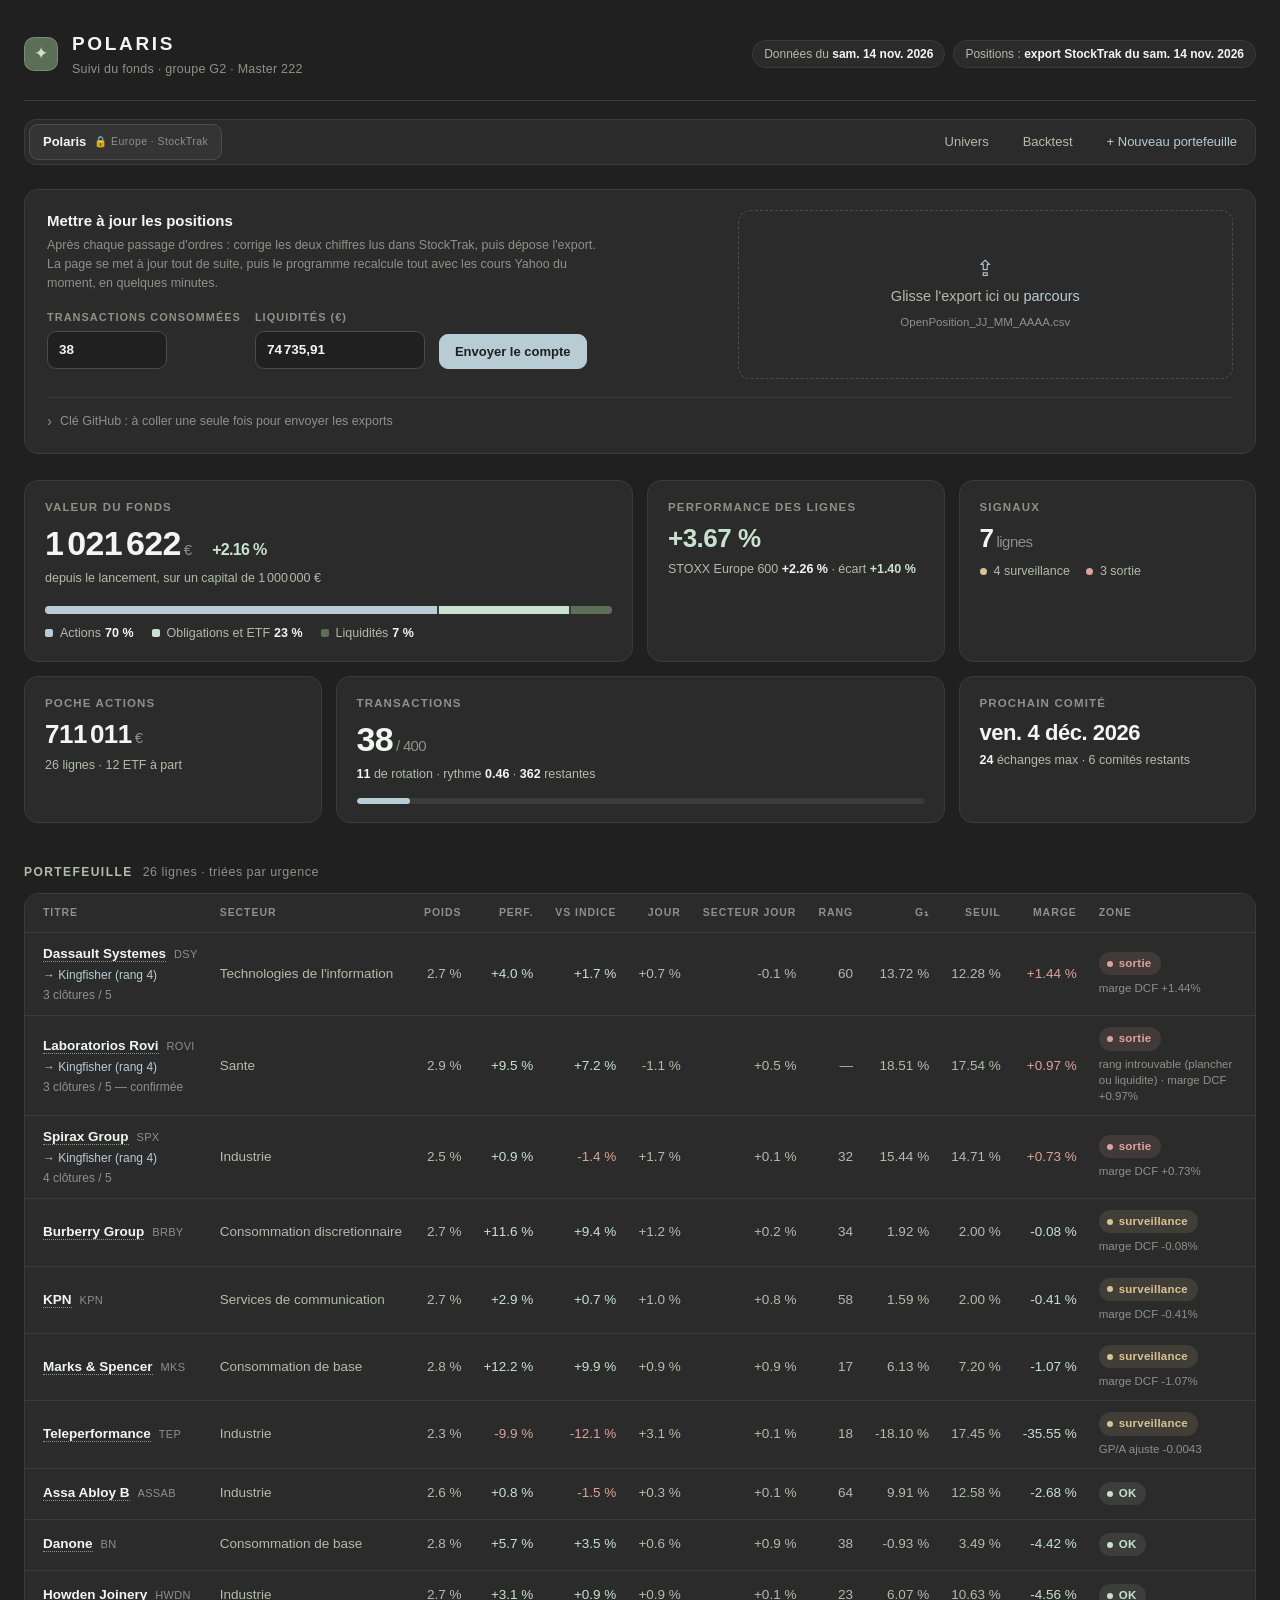
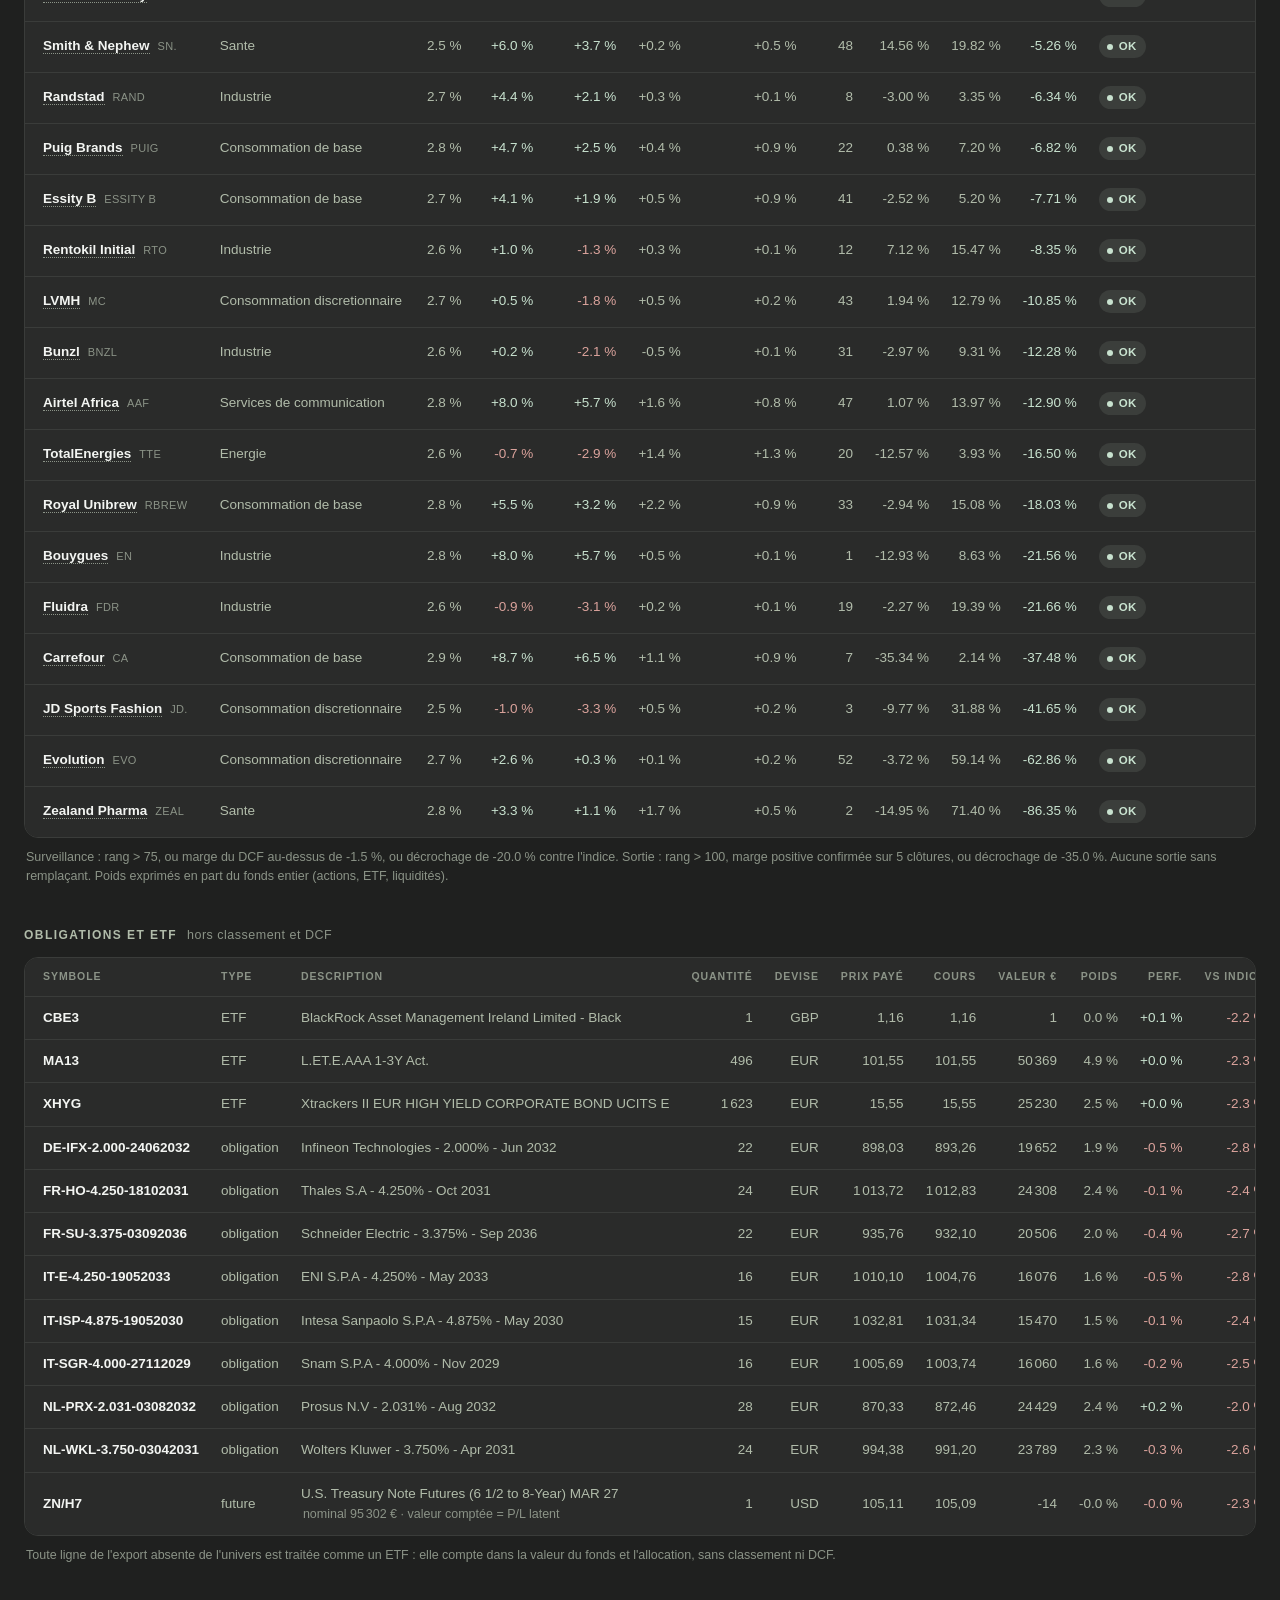
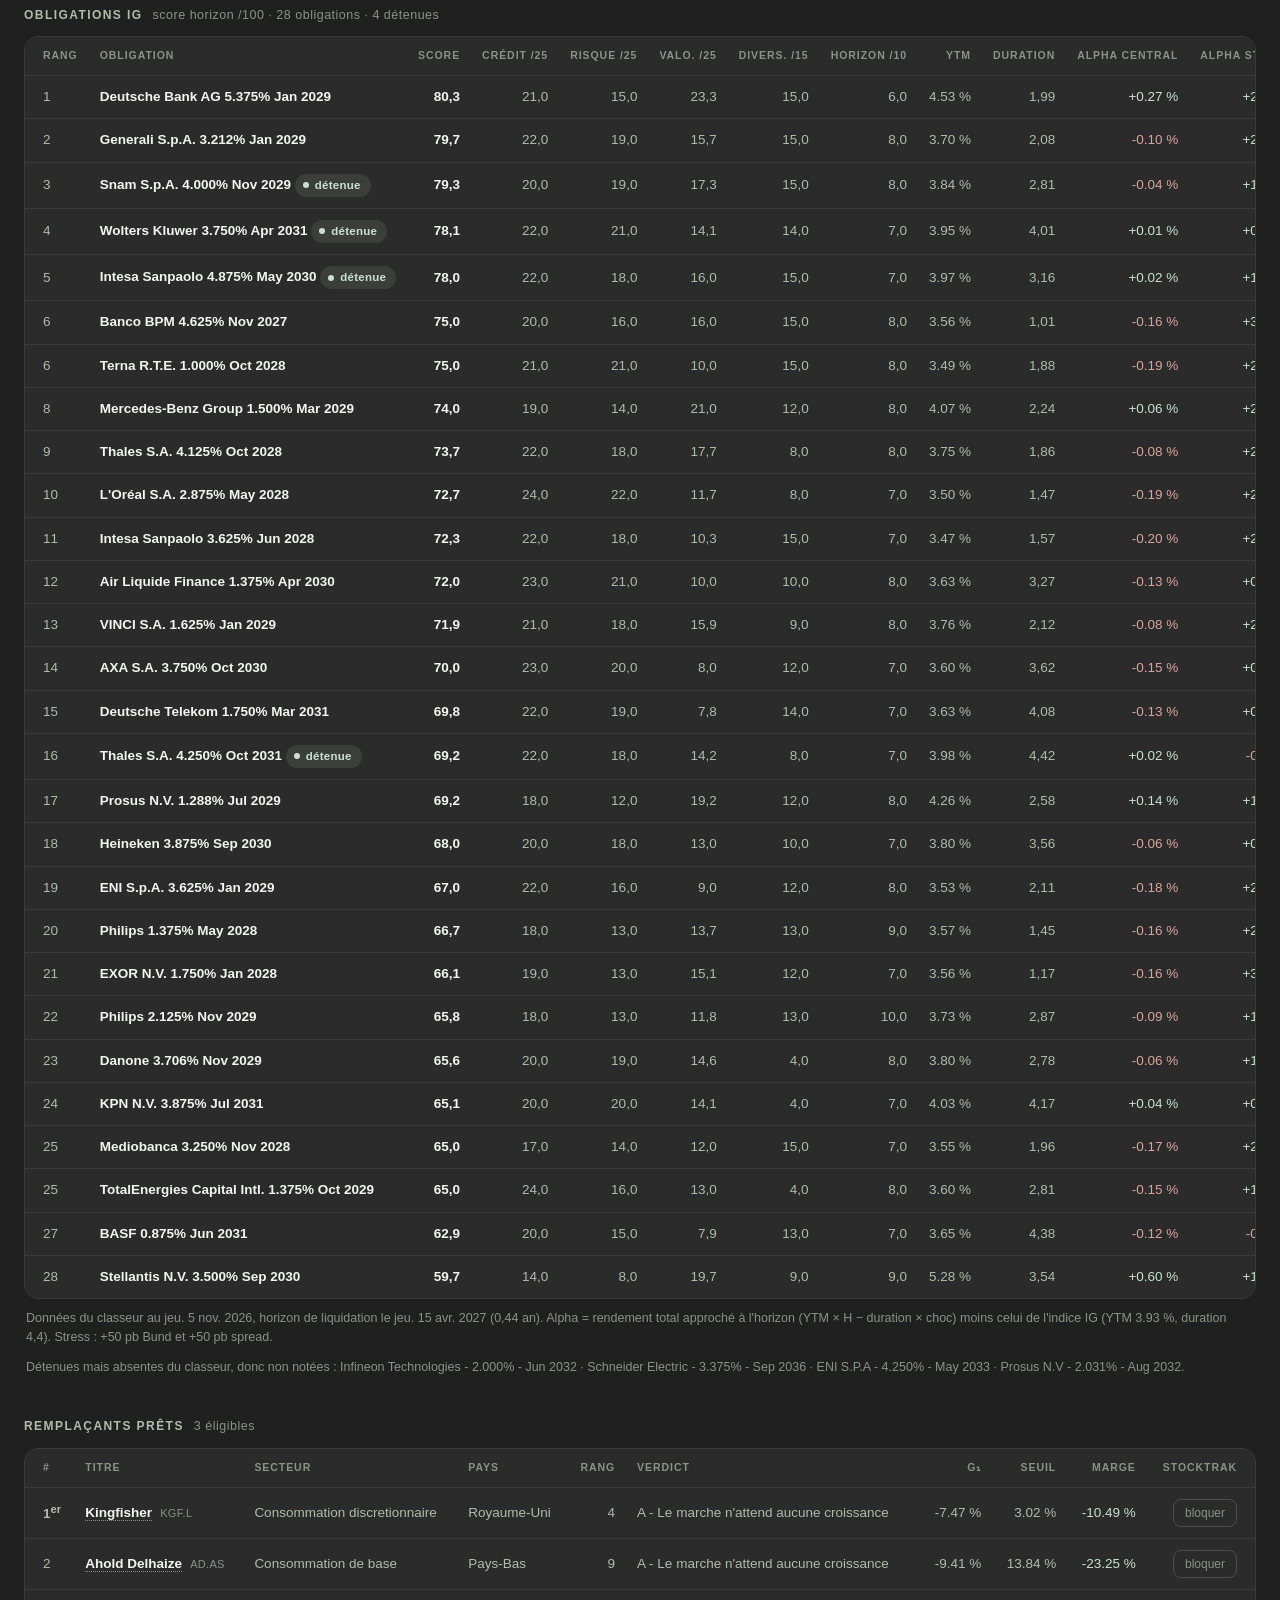
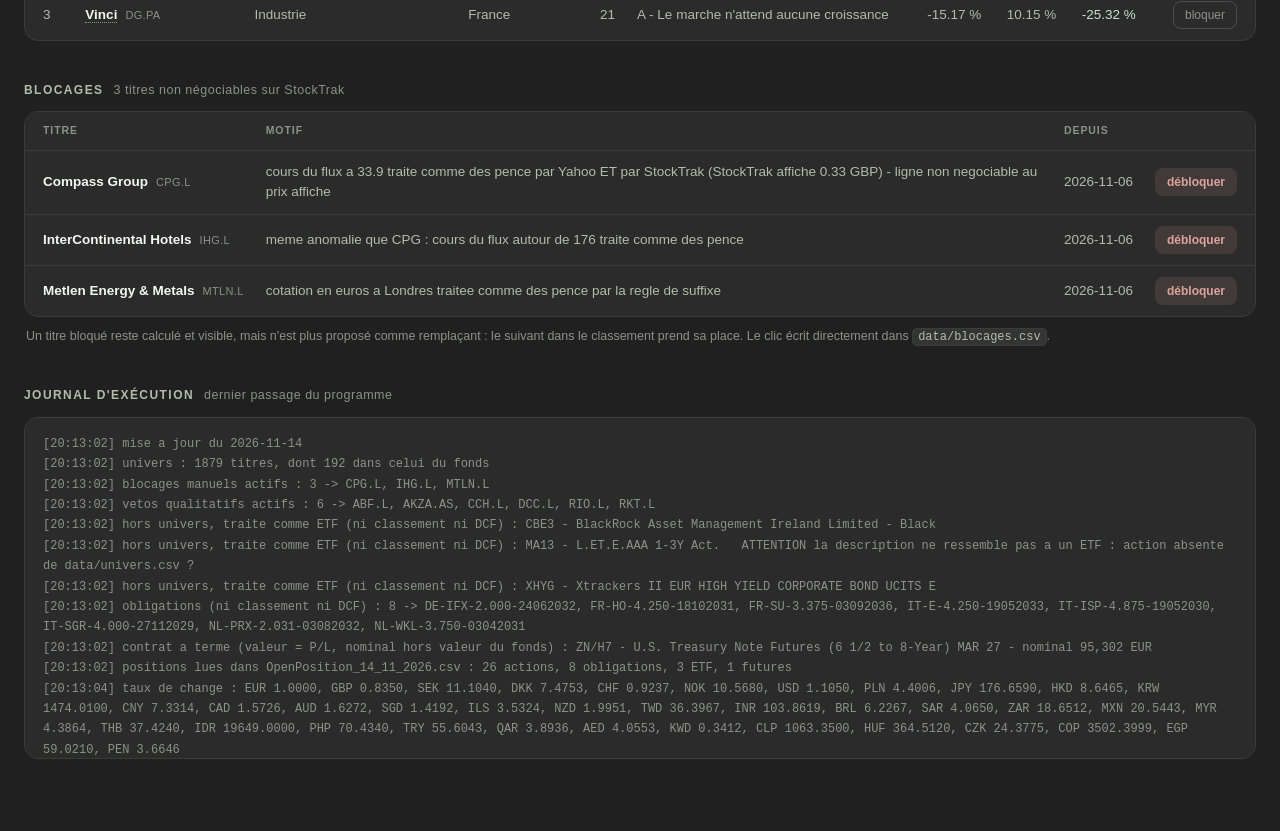
==== commit 867b1817: "MSCI ACWI : univers, allocation par region, classement par region - univers : constituants MSCI Worl" ====
--- a/docs/index.html
+++ b/docs/index.html
@@ -1,4 +1,4 @@
-﻿<!doctype html>
+<!doctype html>
 <html lang="fr">
 <head>
 <meta charset="utf-8">
@@ -177,7 +177,7 @@
 @media(max-width:560px){.wrap{padding:20px 14px 56px}.tiles{grid-template-columns:1fr}.tile.large{grid-column:auto}
   .tile.large .v{font-size:28px}}
 </style>
-<link rel="stylesheet" href="extension.css?v=3">
+<link rel="stylesheet" href="extension.css?v=5">
 </head>
 <body>
 <div class="wrap">
@@ -846,6 +846,6 @@
     <div class="card"><div class="jrn">${esc((d.journal||[]).join("\n"))}</div></div>`;
 }
 </script>
-<script src="extension.js?v=3"></script>
+<script src="extension.js?v=5"></script>
 </body>
 </html>
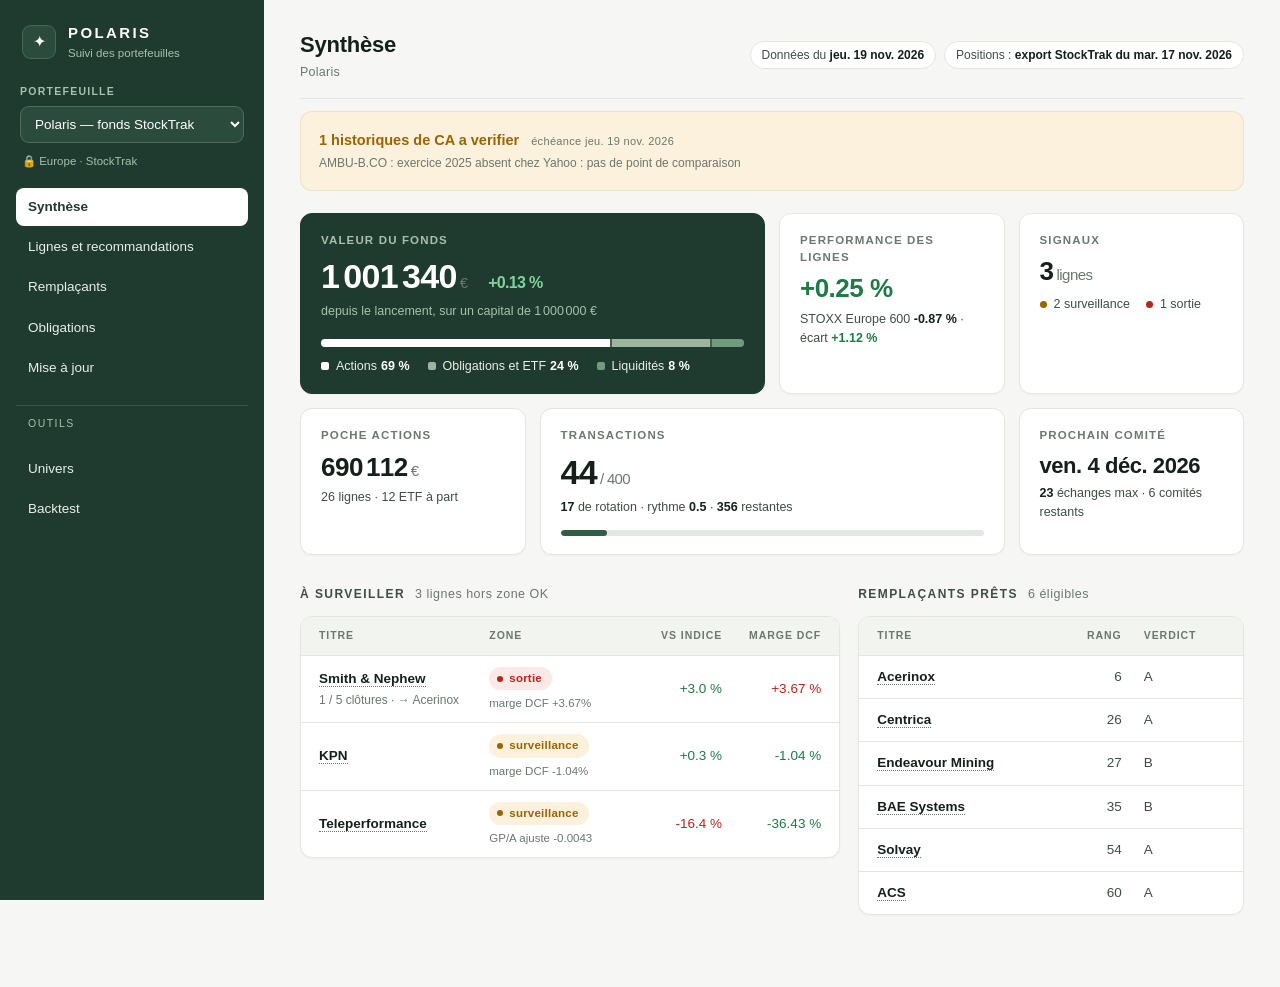
==== commit fa2c41c9: "Donnees automatisees et nouvelle interface Donnees - flux du DCF du fonds (EBIT, amortissements, cap" ====
--- a/docs/index.html
+++ b/docs/index.html
@@ -3,29 +3,28 @@
 <head>
 <meta charset="utf-8">
 <meta name="viewport" content="width=device-width, initial-scale=1">
-<meta name="color-scheme" content="dark">
+<meta name="color-scheme" content="light">
 <title>Polaris — Suivi du fonds</title>
 <style>
-/* Palette Polaris : anthracite #414141, vert fonce #5D6E58, sauge #B1BCAA,
-   menthe #C8E2CF, bleu-gris #B8CCD6. Le bleu-gris est l'accent ; la menthe
-   dit ce qui va bien. Hors palette, un rose et un sable tres adoucis ne servent
-   qu'aux baisses et aux alertes. */
+/* Palette Polaris (19/11/2026) : contenu blanc, cadre vert fonce, texte quasi
+   noir, accents vert sauge. Le rouge et le vert ne servent qu'aux valeurs
+   positives et negatives, dans les tableaux et les graphiques. */
 :root{
-  --bg:#1f201f; --surf:#2a2b2a; --surf2:#333433; --line:#3a3c3a; --line2:#4a4d49;
-  --ink:#f3f5f2; --ink2:#b1bcaa; --ink3:#8b9387;
-  --accent:#b8ccd6; --accentbg:rgba(184,204,214,.12);
-  --menthe:#c8e2cf; --sauge:#b1bcaa; --vert:#5d6e58;
-  --ok:#c8e2cf; --warn:#d8c393; --bad:#dba39c;
-  --okbg:rgba(200,226,207,.10); --warnbg:rgba(216,195,147,.12); --badbg:rgba(219,163,156,.13);
-  --r:14px;
+  --bg:#f6f7f4; --surf:#ffffff; --surf2:#f1f4ef; --line:#e2e7df; --line2:#cdd5c9;
+  --ink:#15201a; --ink2:#3f4d44; --ink3:#6b776f;
+  --accent:#2f5d45; --accentbg:#e4eee3;
+  --menthe:#5d7f62; --sauge:#9db59f; --vert:#1f3a2e;
+  --nav:#1f3a2e; --nav2:#2b4b3c; --navink:#e8f0e9; --navink2:#a9c0ae;
+  --ok:#1e7b45; --warn:#9a6400; --bad:#b3261e;
+  --okbg:#e6f3ea; --warnbg:#fbf1dc; --badbg:#fbe9e7;
+  --r:12px;
 }
 *{box-sizing:border-box}
 html{background:var(--bg)}
-body{margin:0;color:var(--ink);background:
-  radial-gradient(1200px 500px at 15% -10%,rgba(93,110,88,.22),transparent 60%),var(--bg);
+body{margin:0;color:var(--ink);background:var(--bg);
   font:14.5px/1.5 Inter,-apple-system,BlinkMacSystemFont,"Segoe UI",Roboto,Helvetica,Arial,sans-serif;
   -webkit-font-smoothing:antialiased;min-height:100vh}
-::selection{background:rgba(184,204,214,.3)}
+::selection{background:var(--accentbg)}
 .wrap{max-width:1360px;margin:0 auto;padding:30px 24px 72px}
 code{font:12px ui-monospace,SFMono-Regular,Menlo,monospace;background:var(--surf2);
   border:1px solid var(--line);border-radius:5px;padding:1px 5px;color:var(--ink2)}
@@ -35,7 +34,7 @@
   padding-bottom:22px;margin-bottom:26px;border-bottom:1px solid var(--line)}
 .marque{display:flex;align-items:center;gap:14px}
 .logo{width:34px;height:34px;border-radius:10px;display:grid;place-items:center;
-  background:var(--vert);border:1px solid rgba(200,226,207,.25);color:var(--menthe);font-size:17px}
+  background:var(--nav2);border:1px solid rgba(232,240,233,.25);color:var(--navink);font-size:17px}
 h1{font-size:19px;margin:0;font-weight:650;letter-spacing:.14em}
 .sous{color:var(--ink3);font-size:12.5px;letter-spacing:.02em;margin-top:1px}
 .maj{display:flex;flex-wrap:wrap;gap:8px}
@@ -123,7 +122,7 @@
 .btn{font-size:13px;padding:7px 15px;border-radius:9px;border:1px solid var(--line2);
   background:var(--surf2);color:var(--ink)}
 .btn:hover{border-color:var(--ink3)}
-.btn.prim,.cp{background:var(--accent);border-color:var(--accent);color:#1f201f;font-weight:600}
+.btn.prim,.cp{background:var(--accent);border-color:var(--accent);color:#ffffff;font-weight:600}
 .btn.prim:hover,.cp:hover{filter:brightness(1.08)}
 .cp{font-size:13px;padding:7px 15px;border-radius:9px;margin-top:12px;border:1px solid var(--accent)}
 input[type=text],input[type=password]{font:inherit;font-size:13.5px;padding:8px 11px;
@@ -167,9 +166,9 @@
 .depot .aide .lien{color:var(--accent);margin-left:4px}
 .toast{position:fixed;right:20px;bottom:20px;max-width:380px;background:var(--surf2);color:var(--ink);
   border:1px solid var(--line2);border-radius:12px;padding:12px 16px;font-size:13px;z-index:10;
-  box-shadow:0 8px 30px rgba(0,0,0,.35);transition:opacity .3s;opacity:0;pointer-events:none}
-.toast.ok{border-color:rgba(200,226,207,.4)} .toast.ko{border-color:rgba(219,163,156,.5);color:var(--bad)}
-.apercu{border:1px solid rgba(216,195,147,.3);background:var(--warnbg);color:#e6d9b8;border-radius:12px;
+  box-shadow:0 8px 30px rgba(21,32,26,.18);transition:opacity .3s;opacity:0;pointer-events:none}
+.toast.ok{border-color:var(--ok)} .toast.ko{border-color:var(--bad);color:var(--bad)}
+.apercu{border:1px solid #ecd9a8;background:var(--warnbg);color:var(--ink2);border-radius:12px;
   padding:12px 16px;font-size:13px;margin-bottom:16px;line-height:1.55}
 .apercu strong{color:var(--warn)}
 
@@ -177,7 +176,7 @@
 @media(max-width:560px){.wrap{padding:20px 14px 56px}.tiles{grid-template-columns:1fr}.tile.large{grid-column:auto}
   .tile.large .v{font-size:28px}}
 </style>
-<link rel="stylesheet" href="extension.css?v=5">
+<link rel="stylesheet" href="extension.css?v=7">
 </head>
 <body>
 <div class="wrap">
@@ -678,7 +677,7 @@
   const o=d.obligations_ig; if(!o||!(o.lignes||[]).length) return "";
   const nb=o.lignes.filter(l=>l.detenue).length;
   const n1=v=>N(v,1);
-  const rows=o.lignes.map(l=>`<tr>
+  const ligne=l=>`<tr>
       <td class="l">${l.rang}</td>
       <td class="l"><span class="soc">${esc(l.obligation)}</span>${l.detenue?' <span class="badge b-ok">détenue</span>':""}</td>
       <td><strong style="color:var(--ink)">${n1(l.score)}</strong></td>
@@ -686,18 +685,21 @@
       <td>${n1(l.diversification)}</td><td>${n1(l.horizon)}</td>
       <td>${E(l.ytm,2)}</td><td>${N(l.duration,2)}</td>
       <td class="${cls(l.alpha_central)}">${S(l.alpha_central,2)}</td>
-      <td class="${cls(l.alpha_stress)}">${S(l.alpha_stress,2)}</td></tr>`).join("");
+      <td class="${cls(l.alpha_stress)}">${S(l.alpha_stress,2)}</td></tr>`;
   const hors=(o.hors_classeur||[]).length?`<p class="note">Détenues mais absentes du classeur, donc non notées :
     ${o.hors_classeur.map(h=>esc(h.description||h.symbole)).join(" · ")}.</p>`:"";
-  return `<h2>Obligations IG <span class="n">score horizon /100 · ${o.lignes.length} obligations · ${nb} détenue${nb>1?"s":""}</span></h2>
-    <div class="card"><table><thead><tr><th class="l">Rang</th><th class="l">Obligation</th><th>Score</th>
+  const tete=`<thead><tr><th class="l">Rang</th><th class="l">Obligation</th><th>Score</th>
       <th>Crédit /25</th><th>Risque /25</th><th>Valo. /25</th><th>Divers. /15</th><th>Horizon /10</th>
-      <th>YTM</th><th>Duration</th><th>Alpha central</th><th>Alpha stress</th></tr></thead>
-      <tbody>${rows}</tbody></table></div>
+      <th>YTM</th><th>Duration</th><th>Alpha central</th><th>Alpha stress</th></tr></thead>`;
+  const det=o.lignes.filter(l=>l.detenue), dispo=o.lignes.filter(l=>!l.detenue);
+  return `<h2>Obligations détenues <span class="n">${nb} sur ${o.lignes.length} notées · score horizon /100</span></h2>
+    <div class="card"><table>${tete}<tbody>${det.map(ligne).join("")||'<tr><td colspan="12" class="l">Aucune obligation du classeur détenue.</td></tr>'}</tbody></table></div>
+    ${hors}
+    <h2>Disponibles, non investies <span class="n">${dispo.length} obligations · triées par score</span></h2>
+    <div class="card"><table>${tete}<tbody>${dispo.map(ligne).join("")}</tbody></table></div>
     <p class="note">Données du classeur au ${esc(jour(o.date_donnees))}, horizon de liquidation le ${esc(jour(o.liquidation))}
       (${N(o.horizon_ans,2)} an). Alpha = rendement total approché à l'horizon (YTM × H − duration × choc) moins celui
-      de l'indice IG (YTM ${E(o.indice.ytm,2)}, duration ${N(o.indice.duration,1)}). Stress : +50 pb Bund et +50 pb spread.</p>
-    ${hors}`;
+      de l'indice IG (YTM ${E(o.indice.ytm,2)}, duration ${N(o.indice.duration,1)}). Stress : +50 pb Bund et +50 pb spread.</p>`;
 }
 
 function render(d){
@@ -812,7 +814,28 @@
     <p class="note">Un titre bloqué reste calculé et visible, mais n'est plus proposé comme remplaçant : le suivant
       dans le classement prend sa place. Le clic écrit directement dans <code>data/blocages.csv</code>.</p>`:"";
 
-  document.getElementById("app").innerHTML=tiles+`
+  /* Sections (19/11/2026) : la page n'affiche plus tout d'un bloc. La barre
+     laterale (extension.js) choisit la section ; chaque section est un
+     morceau de ce qui etait la page unique. */
+  const aSuivre=lignes.filter(l=>l.zone!=="ok").sort((a,c)=>(ordre[a.zone]??3)-(ordre[c.zone]??3));
+  const synthese=tiles+`
+    <div class="deux-col">
+      <div><h2>À surveiller <span class="n">${aSuivre.length} ligne${aSuivre.length>1?"s":""} hors zone OK</span></h2>
+        <div class="card"><table><thead><tr><th class="l">Titre</th><th class="zc">Zone</th><th>vs indice</th><th>Marge DCF</th></tr></thead>
+        <tbody>${aSuivre.map(l=>`<tr><td class="l"><span class="soc lien-fiche" data-f="${esc(l.ticker)}">${esc(l.societe)}</span>
+          ${l.zone==="sortie"?`<div class="rempl">${l.clotures_consecutives} / ${d.parametres.clotures_confirmation} clôtures${l.sortie_confirmee?" — confirmée":""}${l.remplacant?` · → ${esc(l.remplacant.Societe||l.remplacant.societe)}`:""}</div>`:""}</td>
+          <td class="zc">${badge(l.zone)}<div class="rempl">${esc((l.motifs||[]).join(" · "))}</div></td>
+          <td class="${cls(l.perf_relative)}">${S(l.perf_relative)}</td>
+          <td class="${l.marge>0?"neg":"pos"}">${S(l.marge,2)}</td></tr>`).join("")
+          ||'<tr><td colspan="4" class="l">Toutes les lignes sont en zone OK.</td></tr>'}</tbody></table></div></div>
+      <div><h2>Remplaçants prêts <span class="n">${cand.length} éligible${cand.length>1?"s":""}</span></h2>
+        <div class="card"><table><thead><tr><th class="l">Titre</th><th>Rang</th><th class="l">Verdict</th></tr></thead>
+        <tbody>${cand.slice(0,6).map(r=>`<tr><td class="l"><span class="soc lien-fiche" data-f="${esc(r.Ticker)}">${esc(r.Societe)}</span></td>
+          <td>${N(r.rang)}</td><td class="l">${esc(String(r.verdict||"—").split(" - ")[0])}</td></tr>`).join("")
+          ||'<tr><td colspan="3" class="l">Aucun candidat éligible aujourd’hui.</td></tr>'}</tbody></table></div></div>
+    </div>`;
+  const sections={synthese, lignes:"", remplacants:"", obligations:blocIG(d), maj:""};
+  sections.lignes=`
     <h2>Portefeuille <span class="n">${lignes.length} lignes · triées par urgence</span></h2>
     <div class="card"><table><thead>${tete}</thead><tbody>${rows}</tbody></table></div>
     <p class="note">Surveillance : rang &gt; ${d.parametres.rang_surveillance}, ou marge du DCF
@@ -833,19 +856,23 @@
       <td>${E(l.poids)}</td><td class="${cls(l.perf)}">${S(l.perf)}</td>
       <td class="${cls(l.perf_relative)}">${S(l.perf_relative)}</td></tr>`).join("")}</tbody></table></div>
     <p class="note">Toute ligne de l'export absente de l'univers est traitée comme un ETF : elle compte
-      dans la valeur du fonds et l'allocation, sans classement ni DCF.</p>`:""}
-    ${blocIG(d)}
-
+      dans la valeur du fonds et l'allocation, sans classement ni DCF.</p>`:""}`;
+  sections.remplacants=`
     <h2>Remplaçants prêts <span class="n">${cand.length} éligibles</span></h2>
     <div class="card"><table><thead><tr><th class="l">#</th><th class="l">Titre</th>
       <th class="l">Secteur</th><th class="l">Pays</th><th>Rang</th><th class="l">Verdict</th>
       <th>g₁</th><th>Seuil</th><th>Marge</th><th>StockTrak</th></tr></thead>
       <tbody>${rempl||VIDE}</tbody></table></div>
-    ${panneau}
+    <p class="note">Éligible : liste de suivi (60 premiers), deux planchers franchis, verdict DCF A ou B, aucun veto
+      qualitatif, négociable sur StockTrak. Clique un nom pour sa fiche d'analyse.</p>
+    ${panneau}`;
+  sections.maj=`
     <h2>Journal d'exécution <span class="n">dernier passage du programme</span></h2>
     <div class="card"><div class="jrn">${esc((d.journal||[]).join("\n"))}</div></div>`;
+  const sec=(window.POLARIS_SECTION&&sections[window.POLARIS_SECTION]!==undefined)?window.POLARIS_SECTION:"synthese";
+  document.getElementById("app").innerHTML=(sec==="synthese"?"":ap)+sections[sec];
 }
 </script>
-<script src="extension.js?v=5"></script>
+<script src="extension.js?v=7"></script>
 </body>
 </html>
--- a/docs/extension.css
+++ b/docs/extension.css
@@ -3,6 +3,63 @@
 
 /* La zone de depot (display:grid) ignorerait sinon l'attribut hidden. */
 [hidden]{display:none!important}
+
+/* ------------------------------------------- mise en page (19/11/2026) ---
+   Barre laterale vert fonce a gauche, contenu blanc a droite. */
+body{display:grid;grid-template-columns:264px minmax(0,1fr);align-items:start}
+body>.wrap{max-width:1280px;width:100%;margin:0;padding:28px 36px 72px}
+.laterale{position:sticky;top:0;height:100vh;overflow:auto;background:var(--nav);color:var(--navink);
+  padding:22px 16px;display:flex;flex-direction:column;gap:18px}
+.marque-l{display:flex;align-items:center;gap:12px;padding:0 6px 4px}
+.marque-l .logo{width:34px;height:34px;border-radius:9px;display:grid;place-items:center;
+  background:var(--nav2);color:#fff;font-size:16px;border:1px solid rgba(255,255,255,.15)}
+.marque-l .nom{font-weight:700;letter-spacing:.16em;font-size:15px;color:#fff}
+.marque-l .sous-l{font-size:11.5px;color:var(--navink2)}
+.choix-pf{display:flex;flex-direction:column;gap:6px;font-size:10.5px;text-transform:uppercase;
+  letter-spacing:.12em;color:var(--navink2);font-weight:600;padding:0 4px}
+.choix-pf select{font:inherit;font-size:13.5px;text-transform:none;letter-spacing:0;font-weight:500;
+  padding:9px 10px;border-radius:9px;border:1px solid rgba(255,255,255,.18);background:var(--nav2);color:#fff}
+.verrou-l{font-size:11.5px;color:var(--navink2);padding:0 6px;margin-top:-8px}
+.groupe{display:flex;flex-direction:column;gap:2px}
+.nav-l{all:unset;cursor:pointer;padding:9px 12px;border-radius:8px;font-size:13.5px;color:var(--navink)}
+.nav-l:hover{background:rgba(255,255,255,.07)}
+.nav-l.on{background:#fff;color:var(--nav);font-weight:600}
+.sep-l{font-size:10.5px;text-transform:uppercase;letter-spacing:.14em;color:var(--navink2);
+  padding:10px 12px 0;border-top:1px solid rgba(255,255,255,.12)}
+header .marque{display:none}
+header{padding-bottom:16px;margin-bottom:22px}
+.titre-section h1{font-size:22px;letter-spacing:-.01em;font-weight:650;margin:0;color:var(--ink)}
+.titre-section .sous{font-size:12.5px;color:var(--ink3);margin-top:2px}
+.deux-col{display:grid;grid-template-columns:minmax(0,1.4fr) minmax(0,1fr);gap:18px}
+.deux-col h2{margin-top:30px}
+.tile{box-shadow:0 1px 2px rgba(21,32,26,.04)}
+.tile.large:first-child{background:var(--nav);border-color:var(--nav);color:#fff}
+.tile.large:first-child .k,.tile.large:first-child .s{color:var(--navink2)}
+.tile.large:first-child .v,.tile.large:first-child .s b,.tile.large:first-child .legende b{color:#fff}
+.tile.large:first-child .legende{color:var(--navink)}
+.tile.large:first-child .pos{color:#7fd49e!important} .tile.large:first-child .neg{color:#ff9d94!important}
+.tile.large:first-child .alloc{background:rgba(255,255,255,.18)}
+.alloc .a1{background:#ffffff} .alloc .a2{background:var(--sauge)} .alloc .a3{background:#6f9c7a}
+.tile.large:first-child .legende span:nth-child(1)::before{background:#ffffff}
+.tile.large:first-child .legende span:nth-child(2)::before{background:var(--sauge)}
+.tile.large:first-child .legende span:nth-child(3)::before{background:#6f9c7a}
+.card{box-shadow:0 1px 2px rgba(21,32,26,.04)}
+th{background:var(--surf2)}
+.jrn{color:var(--ink2)}
+@media(max-width:900px){
+  body{grid-template-columns:1fr}
+  .laterale{position:static;height:auto}
+  body>.wrap{padding:20px 16px 56px}
+  .deux-col{grid-template-columns:1fr}
+}
+
+/* ---------------------------------------------------------------- rappels */
+.rappels{margin:-10px 0 22px;padding:12px 18px;border-color:rgba(216,195,147,.35);background:var(--warnbg)}
+.rappel{display:flex;gap:16px;justify-content:space-between;align-items:flex-start;padding:6px 0}
+.rappel+.rappel{border-top:1px solid var(--line)}
+.rappel b{color:var(--warn);font-weight:600}
+.rappel .act{display:flex;gap:8px;flex-shrink:0}
+.rappel a.btn{text-decoration:none}
 
 /* ---------------------------------------------------------------- onglets */
 .onglets{display:flex;flex-wrap:wrap;gap:6px;margin:-8px 0 24px;padding:4px;background:var(--surf);
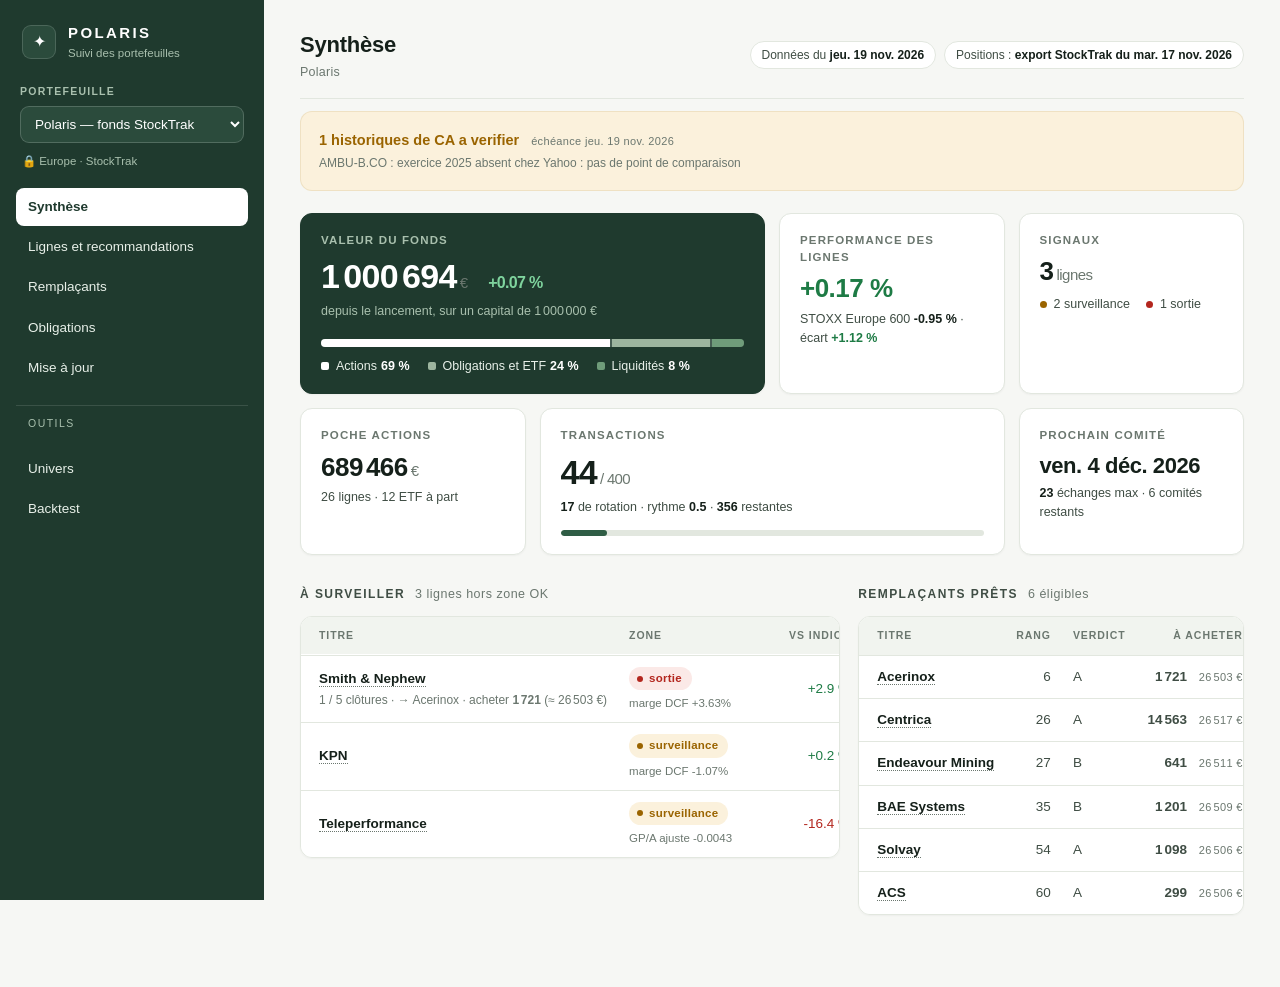
==== commit ec0a6451: "Ordre d'achat des remplacants : quantite et montant a 1/N - cible d'une ligne = valeur actuelle de l" ====
--- a/docs/index.html
+++ b/docs/index.html
@@ -176,7 +176,7 @@
 @media(max-width:560px){.wrap{padding:20px 14px 56px}.tiles{grid-template-columns:1fr}.tile.large{grid-column:auto}
   .tile.large .v{font-size:28px}}
 </style>
-<link rel="stylesheet" href="extension.css?v=7">
+<link rel="stylesheet" href="extension.css?v=8">
 </head>
 <body>
 <div class="wrap">
@@ -702,6 +702,9 @@
       de l'indice IG (YTM ${E(o.indice.ytm,2)}, duration ${N(o.indice.duration,1)}). Stress : +50 pb Bund et +50 pb spread.</p>`;
 }
 
+/* Ordre d'un echange : vendre toute la ligne sortante, acheter 1/N de la poche. */
+const ordreEch=rp=>rp&&rp.achat&&rp.achat.quantite!=null
+  ?` · acheter <b>${N(rp.achat.quantite)}</b> (≈ ${N(rp.achat.montant_eur)} €)`:"";
 function render(d){
   const bl=lire();
   const estBloque=t=>estBloqueGlobal(t,d);
@@ -763,7 +766,7 @@
   const rows=lignes.slice().sort((a,c)=>(ordre[a.zone]??3)-(ordre[c.zone]??3)||(c.marge??-99)-(a.marge??-99))
     .map(l=>{
       const r=l.remplacant&&!estBloque(l.remplacant.Ticker)
-        ? `<div class="rempl vers">→ ${esc(l.remplacant.societe||l.remplacant.Societe)} (rang ${N(l.remplacant.rang)})</div>`:"";
+        ? `<div class="rempl vers">→ ${esc(l.remplacant.societe||l.remplacant.Societe)} (rang ${N(l.remplacant.rang)})${ordreEch(l.remplacant)}</div>`:"";
       const conf=l.zone==="sortie"
         ? `<div class="rempl">${l.clotures_consecutives} clôture${l.clotures_consecutives>1?"s":""} / ${d.parametres.clotures_confirmation}${l.sortie_confirmee?" — confirmée":""}</div>`:"";
       const mot=(l.motifs&&l.motifs.length)
@@ -795,7 +798,10 @@
       <td>${N(r.rang)}</td><td class="l">${esc(r.verdict||"—")}</td>
       <td>${E(r.g1,2)}</td><td>${E(r.seuil,2)}</td>
       <td class="${r.marge>0?"neg":"pos"}">${S(r.marge,2)}</td>
+      <td>${r.achat?.cours!=null?`${N(r.achat.cours,2)} <span class="tick">${esc(r.achat.devise)}</span>`:"—"}</td>
+      <td><strong>${N(r.achat?.quantite)}</strong></td><td>${N(r.achat?.montant_eur)} €</td>
       <td><button class="bl" onclick="basculer('${r.Ticker}','${esc(r.Societe).replace(/'/g,"")}')">bloquer</button></td></tr>`).join("");
+
 
   // Titres bloques : publies par le programme, plus les changements en attente.
   const tousBloques=(d.blocages||[]).filter(x=>!bl[x.Ticker]||bl[x.Ticker].etat==="bloque")
@@ -823,15 +829,15 @@
       <div><h2>À surveiller <span class="n">${aSuivre.length} ligne${aSuivre.length>1?"s":""} hors zone OK</span></h2>
         <div class="card"><table><thead><tr><th class="l">Titre</th><th class="zc">Zone</th><th>vs indice</th><th>Marge DCF</th></tr></thead>
         <tbody>${aSuivre.map(l=>`<tr><td class="l"><span class="soc lien-fiche" data-f="${esc(l.ticker)}">${esc(l.societe)}</span>
-          ${l.zone==="sortie"?`<div class="rempl">${l.clotures_consecutives} / ${d.parametres.clotures_confirmation} clôtures${l.sortie_confirmee?" — confirmée":""}${l.remplacant?` · → ${esc(l.remplacant.Societe||l.remplacant.societe)}`:""}</div>`:""}</td>
+          ${l.zone==="sortie"?`<div class="rempl">${l.clotures_consecutives} / ${d.parametres.clotures_confirmation} clôtures${l.sortie_confirmee?" — confirmée":""}${l.remplacant?` · → ${esc(l.remplacant.Societe||l.remplacant.societe)}${ordreEch(l.remplacant)}`:""}</div>`:""}</td>
           <td class="zc">${badge(l.zone)}<div class="rempl">${esc((l.motifs||[]).join(" · "))}</div></td>
           <td class="${cls(l.perf_relative)}">${S(l.perf_relative)}</td>
           <td class="${l.marge>0?"neg":"pos"}">${S(l.marge,2)}</td></tr>`).join("")
           ||'<tr><td colspan="4" class="l">Toutes les lignes sont en zone OK.</td></tr>'}</tbody></table></div></div>
       <div><h2>Remplaçants prêts <span class="n">${cand.length} éligible${cand.length>1?"s":""}</span></h2>
-        <div class="card"><table><thead><tr><th class="l">Titre</th><th>Rang</th><th class="l">Verdict</th></tr></thead>
+        <div class="card"><table><thead><tr><th class="l">Titre</th><th>Rang</th><th class="l">Verdict</th><th>À acheter</th></tr></thead>
         <tbody>${cand.slice(0,6).map(r=>`<tr><td class="l"><span class="soc lien-fiche" data-f="${esc(r.Ticker)}">${esc(r.Societe)}</span></td>
-          <td>${N(r.rang)}</td><td class="l">${esc(String(r.verdict||"—").split(" - ")[0])}</td></tr>`).join("")
+          <td>${N(r.rang)}</td><td class="l">${esc(String(r.verdict||"—").split(" - ")[0])}</td><td>${r.achat?.quantite!=null?`<b>${N(r.achat.quantite)}</b> <span class="tick">${N(r.achat.montant_eur)} €</span>`:"—"}</td></tr>`).join("")
           ||'<tr><td colspan="3" class="l">Aucun candidat éligible aujourd’hui.</td></tr>'}</tbody></table></div></div>
     </div>`;
   const sections={synthese, lignes:"", remplacants:"", obligations:blocIG(d), maj:""};
@@ -861,8 +867,12 @@
     <h2>Remplaçants prêts <span class="n">${cand.length} éligibles</span></h2>
     <div class="card"><table><thead><tr><th class="l">#</th><th class="l">Titre</th>
       <th class="l">Secteur</th><th class="l">Pays</th><th>Rang</th><th class="l">Verdict</th>
-      <th>g₁</th><th>Seuil</th><th>Marge</th><th>StockTrak</th></tr></thead>
+      <th>g₁</th><th>Seuil</th><th>Marge</th><th>Cours</th><th>À acheter</th><th>Montant</th><th>StockTrak</th></tr></thead>
       <tbody>${rempl||VIDE}</tbody></table></div>
+    <p class="note">Montant cible d'une ligne : la valeur actuelle de la poche actions divisée par le nombre de lignes,
+      soit <b>${N(d.cible_ligne_eur)} €</b> aujourd'hui (1/N). Quantité arrondie à l'action inférieure, au cours de
+      clôture du jour ; elle sera à recaler sur le cours affiché dans StockTrak au moment de l'ordre. Les autres
+      lignes ne sont pas rééquilibrées : chaque ajustement coûterait une transaction.</p>
     <p class="note">Éligible : liste de suivi (60 premiers), deux planchers franchis, verdict DCF A ou B, aucun veto
       qualitatif, négociable sur StockTrak. Clique un nom pour sa fiche d'analyse.</p>
     ${panneau}`;
@@ -873,6 +883,6 @@
   document.getElementById("app").innerHTML=(sec==="synthese"?"":ap)+sections[sec];
 }
 </script>
-<script src="extension.js?v=7"></script>
+<script src="extension.js?v=8"></script>
 </body>
 </html>
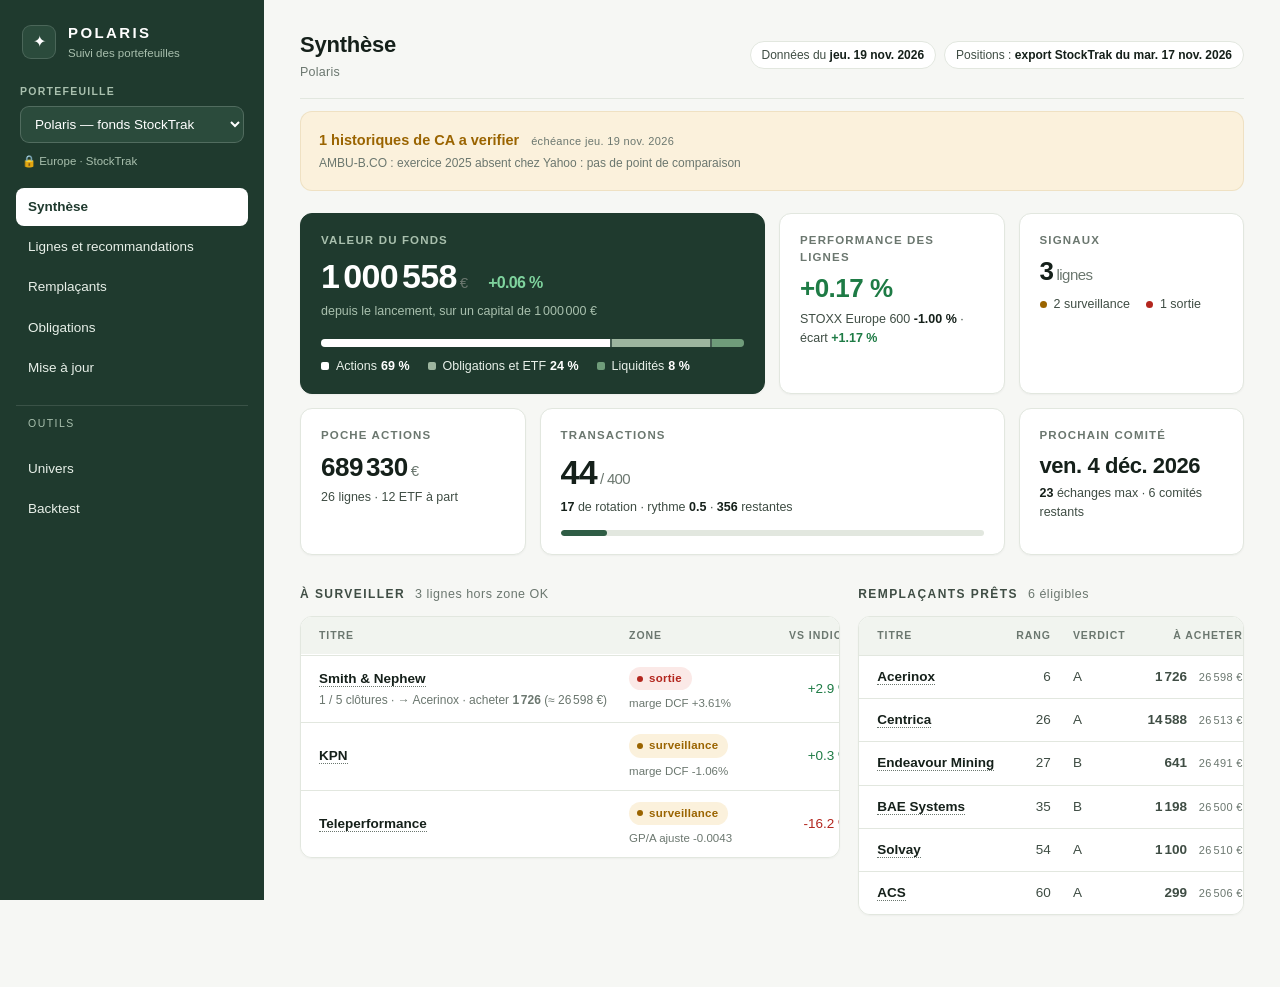
==== commit acc03692: "Regle d'echange : vente a 100 %, achat a la meilleure 1/N possible - cible = (poche - ligne vendue) " ====
--- a/docs/index.html
+++ b/docs/index.html
@@ -176,7 +176,7 @@
 @media(max-width:560px){.wrap{padding:20px 14px 56px}.tiles{grid-template-columns:1fr}.tile.large{grid-column:auto}
   .tile.large .v{font-size:28px}}
 </style>
-<link rel="stylesheet" href="extension.css?v=8">
+<link rel="stylesheet" href="extension.css?v=9">
 </head>
 <body>
 <div class="wrap">
@@ -705,6 +705,8 @@
 /* Ordre d'un echange : vendre toute la ligne sortante, acheter 1/N de la poche. */
 const ordreEch=rp=>rp&&rp.achat&&rp.achat.quantite!=null
   ?` · acheter <b>${N(rp.achat.quantite)}</b> (≈ ${N(rp.achat.montant_eur)} €)`:"";
+/* Decision d'echange sans remplacant (cible inaccessible, aucun candidat). */
+const decisionEch=l=>!l.remplacant&&l.echange?`<div class="rempl neg">${esc(l.echange.decision)}</div>`:"";
 function render(d){
   const bl=lire();
   const estBloque=t=>estBloqueGlobal(t,d);
@@ -766,7 +768,7 @@
   const rows=lignes.slice().sort((a,c)=>(ordre[a.zone]??3)-(ordre[c.zone]??3)||(c.marge??-99)-(a.marge??-99))
     .map(l=>{
       const r=l.remplacant&&!estBloque(l.remplacant.Ticker)
-        ? `<div class="rempl vers">→ ${esc(l.remplacant.societe||l.remplacant.Societe)} (rang ${N(l.remplacant.rang)})${ordreEch(l.remplacant)}</div>`:"";
+        ? `<div class="rempl vers">→ ${esc(l.remplacant.societe||l.remplacant.Societe)} (rang ${N(l.remplacant.rang)})${ordreEch(l.remplacant)}</div>`:decisionEch(l);
       const conf=l.zone==="sortie"
         ? `<div class="rempl">${l.clotures_consecutives} clôture${l.clotures_consecutives>1?"s":""} / ${d.parametres.clotures_confirmation}${l.sortie_confirmee?" — confirmée":""}</div>`:"";
       const mot=(l.motifs&&l.motifs.length)
@@ -793,7 +795,7 @@
   const cand=(d.remplacants||[]).filter(r=>!estBloque(r.Ticker));
   const rempl=cand.map((r,i)=>`<tr>
       <td class="l">${i===0?"<strong>1<sup>er</sup></strong>":i+1}</td>
-      <td class="l"><span class="soc lien-fiche" data-f="${esc(r.Ticker)}">${esc(r.Societe)}</span><span class="tick">${esc(r.Ticker)}</span></td>
+      <td class="l"><span class="soc lien-fiche" data-f="${esc(r.Ticker)}">${esc(r.Societe)}</span><span class="tick">${esc(r.Ticker)}</span>${r.remplace?`<div class="rempl vers">remplace ${esc(r.remplace)} dans le plan du jour</div>`:""}</td>
       <td class="l">${esc(r.Secteur)}</td><td class="l">${esc(r.Pays)}</td>
       <td>${N(r.rang)}</td><td class="l">${esc(r.verdict||"—")}</td>
       <td>${E(r.g1,2)}</td><td>${E(r.seuil,2)}</td>
@@ -829,7 +831,7 @@
       <div><h2>À surveiller <span class="n">${aSuivre.length} ligne${aSuivre.length>1?"s":""} hors zone OK</span></h2>
         <div class="card"><table><thead><tr><th class="l">Titre</th><th class="zc">Zone</th><th>vs indice</th><th>Marge DCF</th></tr></thead>
         <tbody>${aSuivre.map(l=>`<tr><td class="l"><span class="soc lien-fiche" data-f="${esc(l.ticker)}">${esc(l.societe)}</span>
-          ${l.zone==="sortie"?`<div class="rempl">${l.clotures_consecutives} / ${d.parametres.clotures_confirmation} clôtures${l.sortie_confirmee?" — confirmée":""}${l.remplacant?` · → ${esc(l.remplacant.Societe||l.remplacant.societe)}${ordreEch(l.remplacant)}`:""}</div>`:""}</td>
+          ${l.zone==="sortie"?`<div class="rempl">${l.clotures_consecutives} / ${d.parametres.clotures_confirmation} clôtures${l.sortie_confirmee?" — confirmée":""}${l.remplacant?` · → ${esc(l.remplacant.Societe||l.remplacant.societe)}${ordreEch(l.remplacant)}`:""}</div>${decisionEch(l)}`:""}</td>
           <td class="zc">${badge(l.zone)}<div class="rempl">${esc((l.motifs||[]).join(" · "))}</div></td>
           <td class="${cls(l.perf_relative)}">${S(l.perf_relative)}</td>
           <td class="${l.marge>0?"neg":"pos"}">${S(l.marge,2)}</td></tr>`).join("")
@@ -869,10 +871,13 @@
       <th class="l">Secteur</th><th class="l">Pays</th><th>Rang</th><th class="l">Verdict</th>
       <th>g₁</th><th>Seuil</th><th>Marge</th><th>Cours</th><th>À acheter</th><th>Montant</th><th>StockTrak</th></tr></thead>
       <tbody>${rempl||VIDE}</tbody></table></div>
-    <p class="note">Montant cible d'une ligne : la valeur actuelle de la poche actions divisée par le nombre de lignes,
-      soit <b>${N(d.cible_ligne_eur)} €</b> aujourd'hui (1/N). Quantité arrondie à l'action inférieure, au cours de
-      clôture du jour ; elle sera à recaler sur le cours affiché dans StockTrak au moment de l'ordre. Les autres
-      lignes ne sont pas rééquilibrées : chaque ajustement coûterait une transaction.</p>
+    <p class="note">Échange : la ligne sortante est vendue à 100 % ; le remplaçant est acheté à la « meilleure 1/N possible »,
+      la valeur moyenne des autres lignes, (poche − ligne vendue) / (N − 1). La vente paie d'abord ; un surplus reste en
+      liquidités ; un manque est pris sur les liquidités au-delà de la réserve de ${E((d.echanges?.reserve_eur||0)/((d.fonds||{}).valeur_eur||1),0)}
+      du fonds (${N(d.echanges?.liquidites_disponibles_eur)} € disponibles aujourd'hui). Si l'on ne peut pas acheter au moins
+      ${E(d.echanges?.seuil_remplacement,0)} de la cible, on ne remplace pas : la vente reste en liquidités. Un remplaçant sans
+      sortie en face affiche un montant indicatif (1/N du jour, ${N(d.cible_ligne_eur)} €). Quantités entières au cours de
+      clôture, à recaler sur StockTrak au moment de l'ordre. Les autres lignes ne sont pas rééquilibrées.</p>
     <p class="note">Éligible : liste de suivi (60 premiers), deux planchers franchis, verdict DCF A ou B, aucun veto
       qualitatif, négociable sur StockTrak. Clique un nom pour sa fiche d'analyse.</p>
     ${panneau}`;
@@ -883,6 +888,6 @@
   document.getElementById("app").innerHTML=(sec==="synthese"?"":ap)+sections[sec];
 }
 </script>
-<script src="extension.js?v=8"></script>
+<script src="extension.js?v=9"></script>
 </body>
 </html>
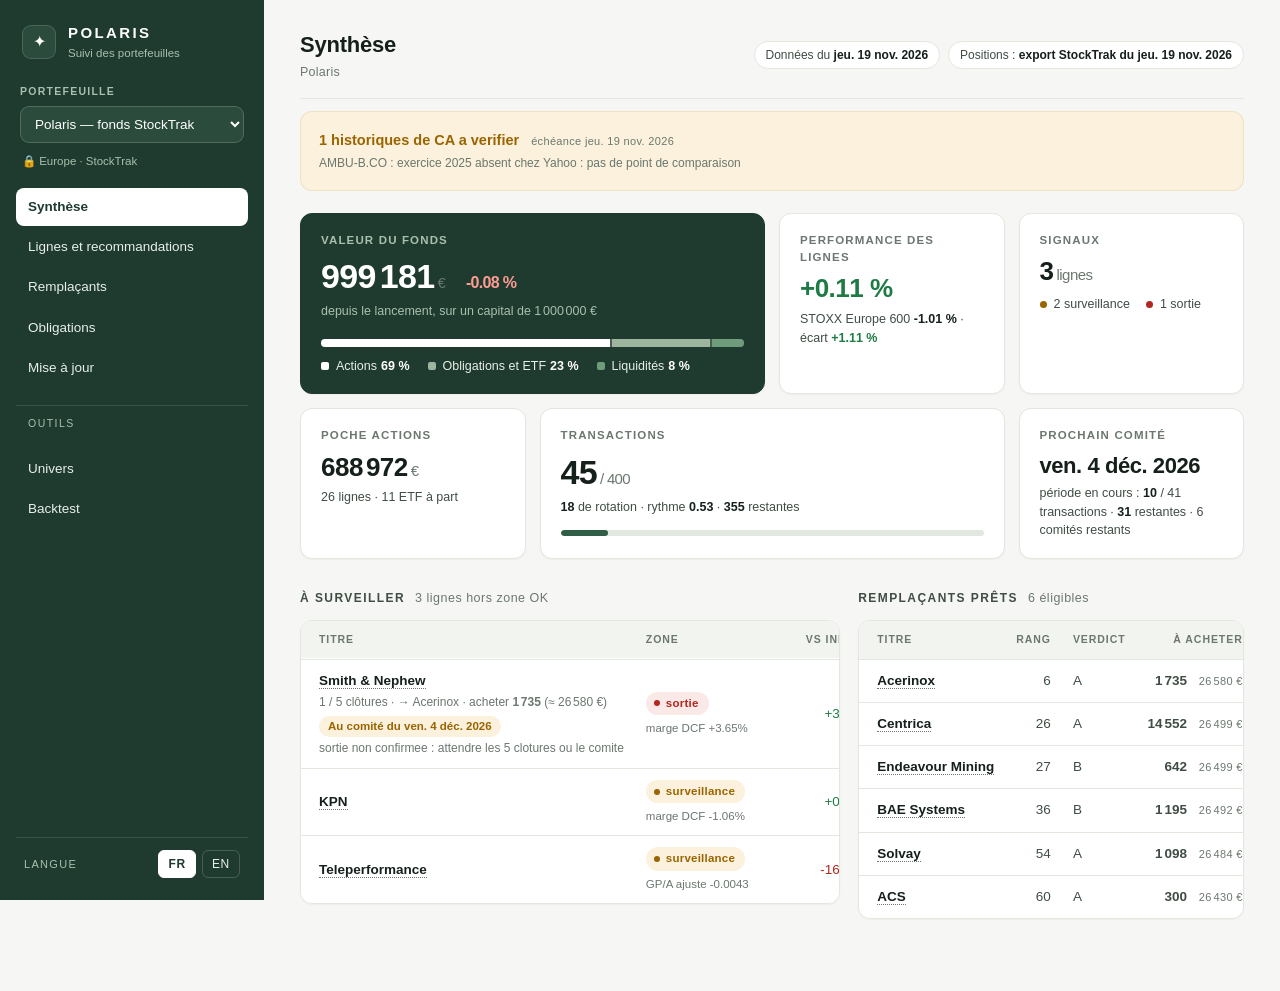
==== commit e31bc71e: "Execution entre comites et interface bilingue francais / anglais - enveloppe de transactions par per" ====
--- a/docs/index.html
+++ b/docs/index.html
@@ -176,7 +176,8 @@
 @media(max-width:560px){.wrap{padding:20px 14px 56px}.tiles{grid-template-columns:1fr}.tile.large{grid-column:auto}
   .tile.large .v{font-size:28px}}
 </style>
-<link rel="stylesheet" href="extension.css?v=9">
+<link rel="stylesheet" href="extension.css?v=10">
+<script src="i18n.js?v=2"></script>
 </head>
 <body>
 <div class="wrap">
@@ -228,12 +229,12 @@
 <script>
 const E=(s,n=1)=>(s==null||isNaN(s))?"—":(s*100).toFixed(n)+" %";
 const S=(s,n=1)=>(s==null||isNaN(s))?"—":(s>=0?"+":"")+(s*100).toFixed(n)+" %";
-const N=(v,n=0)=>(v==null||isNaN(v))?"—":v.toLocaleString("fr-FR",{minimumFractionDigits:n,maximumFractionDigits:n});
+const N=(v,n=0)=>(v==null||isNaN(v))?"—":v.toLocaleString((window.LOCALE||"fr-FR"),{minimumFractionDigits:n,maximumFractionDigits:n});
 const cls=v=>v==null||isNaN(v)?"":(v>=0?"pos":"neg");
 const ZB={ok:["b-ok","OK"],surveillance:["b-surv","surveillance"],sortie:["b-sortie","sortie"]};
 const badge=z=>{const[c,t]=ZB[z]||["b-na","en attente"];return `<span class="badge ${c}">${t}</span>`};
 const jour=iso=>{if(!iso)return"";const d=new Date(iso+"T12:00:00");
-  return isNaN(d)?iso:d.toLocaleDateString("fr-FR",{weekday:"short",day:"numeric",month:"short",year:"numeric"})};
+  return isNaN(d)?iso:d.toLocaleDateString((window.LOCALE||"fr-FR"),{weekday:"short",day:"numeric",month:"short",year:"numeric"})};
 const VIDE='<tr><td colspan="10" class="l">Aucun candidat &eacute;ligible '
   +'aujourd&rsquo;hui. On attend qu&rsquo;un titre s&rsquo;am&eacute;liore ou entre '
   +'dans la zone de s&eacute;lection.</td></tr>';
@@ -705,6 +706,12 @@
 /* Ordre d'un echange : vendre toute la ligne sortante, acheter 1/N de la poche. */
 const ordreEch=rp=>rp&&rp.achat&&rp.achat.quantite!=null
   ?` · acheter <b>${N(rp.achat.quantite)}</b> (≈ ${N(rp.achat.montant_eur)} €)`:"";
+/* Execution d'un echange (19/11/2026) : maintenant, ou au prochain comite. */
+const execEch=l=>{const x=l.echange&&l.echange.execution; if(!x) return "";
+  if(x.statut==="maintenant") return `<div class="exec ok" title="${esc(x.motif)}">Exécutable maintenant</div>`;
+  if(x.statut==="comite") return `<div class="exec attente" title="${esc(x.motif)}">Au comité du ${esc(jour(x.comite))}</div>
+    <div class="rempl">${esc(x.motif)}</div>`;
+  return "";};
 /* Decision d'echange sans remplacant (cible inaccessible, aucun candidat). */
 const decisionEch=l=>!l.remplacant&&l.echange?`<div class="rempl neg">${esc(l.echange.decision)}</div>`:"";
 function render(d){
@@ -761,14 +768,15 @@
       <div class="bar ${b.etat==='vert'?'':b.etat}"><i style="width:${Math.min(100,b.faites/400*100)}%"></i></div></div>
     <div class="tile"><div class="k">Prochain comité</div>
       <div class="v" style="font-size:22px">${b.prochain_comite?esc(jour(b.prochain_comite)):"—"}</div>
-      <div class="s"><b>${b.echanges_max_par_comite}</b> échanges max · ${b.comites_restants} comités restants</div></div>
+      <div class="s">${d.periode?`période en cours : <b>${d.periode.utilisees}</b> / ${d.periode.enveloppe} transactions ·
+        <b>${d.periode.restantes}</b> restantes`:`<b>${b.echanges_max_par_comite}</b> échanges max`} · ${b.comites_restants} comités restants</div></div>
   </div>`;
 
   const ordre={sortie:0,surveillance:1,ok:2};
   const rows=lignes.slice().sort((a,c)=>(ordre[a.zone]??3)-(ordre[c.zone]??3)||(c.marge??-99)-(a.marge??-99))
     .map(l=>{
       const r=l.remplacant&&!estBloque(l.remplacant.Ticker)
-        ? `<div class="rempl vers">→ ${esc(l.remplacant.societe||l.remplacant.Societe)} (rang ${N(l.remplacant.rang)})${ordreEch(l.remplacant)}</div>`:decisionEch(l);
+        ? `<div class="rempl vers">→ ${esc(l.remplacant.societe||l.remplacant.Societe)} (rang ${N(l.remplacant.rang)})${ordreEch(l.remplacant)}</div>${execEch(l)}`:decisionEch(l);
       const conf=l.zone==="sortie"
         ? `<div class="rempl">${l.clotures_consecutives} clôture${l.clotures_consecutives>1?"s":""} / ${d.parametres.clotures_confirmation}${l.sortie_confirmee?" — confirmée":""}</div>`:"";
       const mot=(l.motifs&&l.motifs.length)
@@ -831,7 +839,7 @@
       <div><h2>À surveiller <span class="n">${aSuivre.length} ligne${aSuivre.length>1?"s":""} hors zone OK</span></h2>
         <div class="card"><table><thead><tr><th class="l">Titre</th><th class="zc">Zone</th><th>vs indice</th><th>Marge DCF</th></tr></thead>
         <tbody>${aSuivre.map(l=>`<tr><td class="l"><span class="soc lien-fiche" data-f="${esc(l.ticker)}">${esc(l.societe)}</span>
-          ${l.zone==="sortie"?`<div class="rempl">${l.clotures_consecutives} / ${d.parametres.clotures_confirmation} clôtures${l.sortie_confirmee?" — confirmée":""}${l.remplacant?` · → ${esc(l.remplacant.Societe||l.remplacant.societe)}${ordreEch(l.remplacant)}`:""}</div>${decisionEch(l)}`:""}</td>
+          ${l.zone==="sortie"?`<div class="rempl">${l.clotures_consecutives} / ${d.parametres.clotures_confirmation} clôtures${l.sortie_confirmee?" — confirmée":""}${l.remplacant?` · → ${esc(l.remplacant.Societe||l.remplacant.societe)}${ordreEch(l.remplacant)}`:""}</div>${execEch(l)}${decisionEch(l)}`:""}</td>
           <td class="zc">${badge(l.zone)}<div class="rempl">${esc((l.motifs||[]).join(" · "))}</div></td>
           <td class="${cls(l.perf_relative)}">${S(l.perf_relative)}</td>
           <td class="${l.marge>0?"neg":"pos"}">${S(l.marge,2)}</td></tr>`).join("")
@@ -888,6 +896,6 @@
   document.getElementById("app").innerHTML=(sec==="synthese"?"":ap)+sections[sec];
 }
 </script>
-<script src="extension.js?v=9"></script>
+<script src="extension.js?v=10"></script>
 </body>
 </html>
--- a/docs/extension.css
+++ b/docs/extension.css
@@ -26,6 +26,12 @@
 .nav-l.on{background:#fff;color:var(--nav);font-weight:600}
 .sep-l{font-size:10.5px;text-transform:uppercase;letter-spacing:.14em;color:var(--navink2);
   padding:10px 12px 0;border-top:1px solid rgba(255,255,255,.12)}
+.langue-l{margin-top:auto;display:flex;align-items:center;gap:6px;padding:12px 8px 0;
+  border-top:1px solid rgba(255,255,255,.12);font-size:11px;text-transform:uppercase;letter-spacing:.12em;color:var(--navink2)}
+.langue-l span{margin-right:auto}
+.langue-l button{all:unset;cursor:pointer;padding:4px 9px;border-radius:6px;font-size:12px;letter-spacing:.06em;
+  color:var(--navink);border:1px solid rgba(255,255,255,.18)}
+.langue-l button.on{background:#fff;color:var(--nav);font-weight:700;border-color:#fff}
 header .marque{display:none}
 header{padding-bottom:16px;margin-bottom:22px}
 .titre-section h1{font-size:22px;letter-spacing:-.01em;font-weight:650;margin:0;color:var(--ink)}
@@ -52,6 +58,11 @@
   body>.wrap{padding:20px 16px 56px}
   .deux-col{grid-template-columns:1fr}
 }
+
+/* --------------------------------------------- execution d'un echange --- */
+.exec{display:inline-block;margin-top:5px;padding:2px 9px;border-radius:999px;font-size:11.5px;font-weight:600}
+.exec.ok{background:var(--okbg);color:var(--ok)}
+.exec.attente{background:var(--warnbg);color:var(--warn)}
 
 /* ---------------------------------------------------------------- rappels */
 .rappels{margin:-10px 0 22px;padding:12px 18px;border-color:rgba(216,195,147,.35);background:var(--warnbg)}
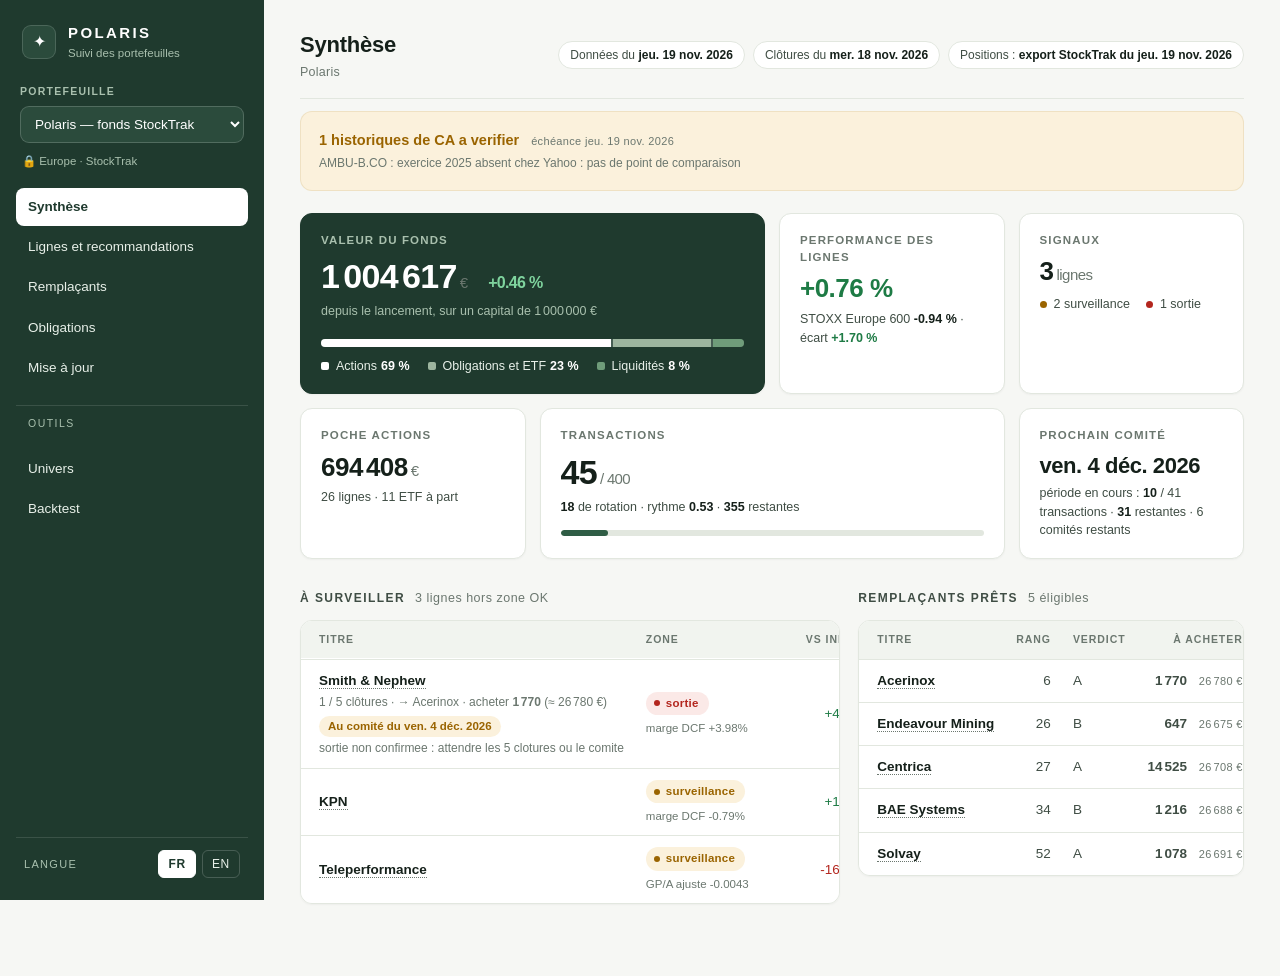
==== commit f9e961d5: "Valorisation stable : seances cloturees, change BCE, aucune ligne perdue - cours : la seance du jour" ====
--- a/docs/index.html
+++ b/docs/index.html
@@ -177,7 +177,7 @@
   .tile.large .v{font-size:28px}}
 </style>
 <link rel="stylesheet" href="extension.css?v=10">
-<script src="i18n.js?v=2"></script>
+<script src="i18n.js?v=3"></script>
 </head>
 <body>
 <div class="wrap">
@@ -722,6 +722,7 @@
   const fr=iso=>iso?iso.split("-").reverse().join("/"):"";
   document.getElementById("maj").innerHTML=
     `<span class="pill">Données du <b>${esc(jour(d.date))}</b></span>`+
+    (d.fonds?.cours_au?`<span class="pill">Clôtures du <b>${esc(jour(d.fonds.cours_au))}</b></span>`:"")+
     `<span class="pill">Positions : <b>${esc(src.type==="export"?"export StockTrak du "+jour(src.date)
       :src.type==="apercu"?"aperçu "+src.fichier:"saisie initiale")}</b></span>`;
   const p=d.portefeuille,b=d.budget,lignes=p.lignes,etfs=p.etf||[],f=d.fonds||{};
@@ -738,7 +739,10 @@
 
   const tot=f.valeur_eur||0, pc=v=>tot&&v?Math.max(0,v/tot*100):0;
   const liqOk=f.liquidites_eur!=null&&isFinite(f.liquidites_eur);
-  const tiles=ap+`<div class="tiles">
+  const sv=(f.lignes_sans_valeur_du_jour||[]);
+  const alerteValeur=sv.length?`<div class="apercu"><strong>Valeur à vérifier :</strong> pas de cours ou de change
+    du jour pour ${esc(sv.join(", "))} ; leur dernière valeur publiée est reprise, la ligne n'est pas retirée du total.</div>`:"";
+  const tiles=ap+alerteValeur+`<div class="tiles">
     <div class="tile large"><div class="k">Valeur du fonds</div>
       <div class="v">${N(f.valeur_eur)}<small>€</small>
         <span class="${cls(f.perf)}" style="font-size:16px;margin-left:12px">${S(f.perf,2)}</span></div>
